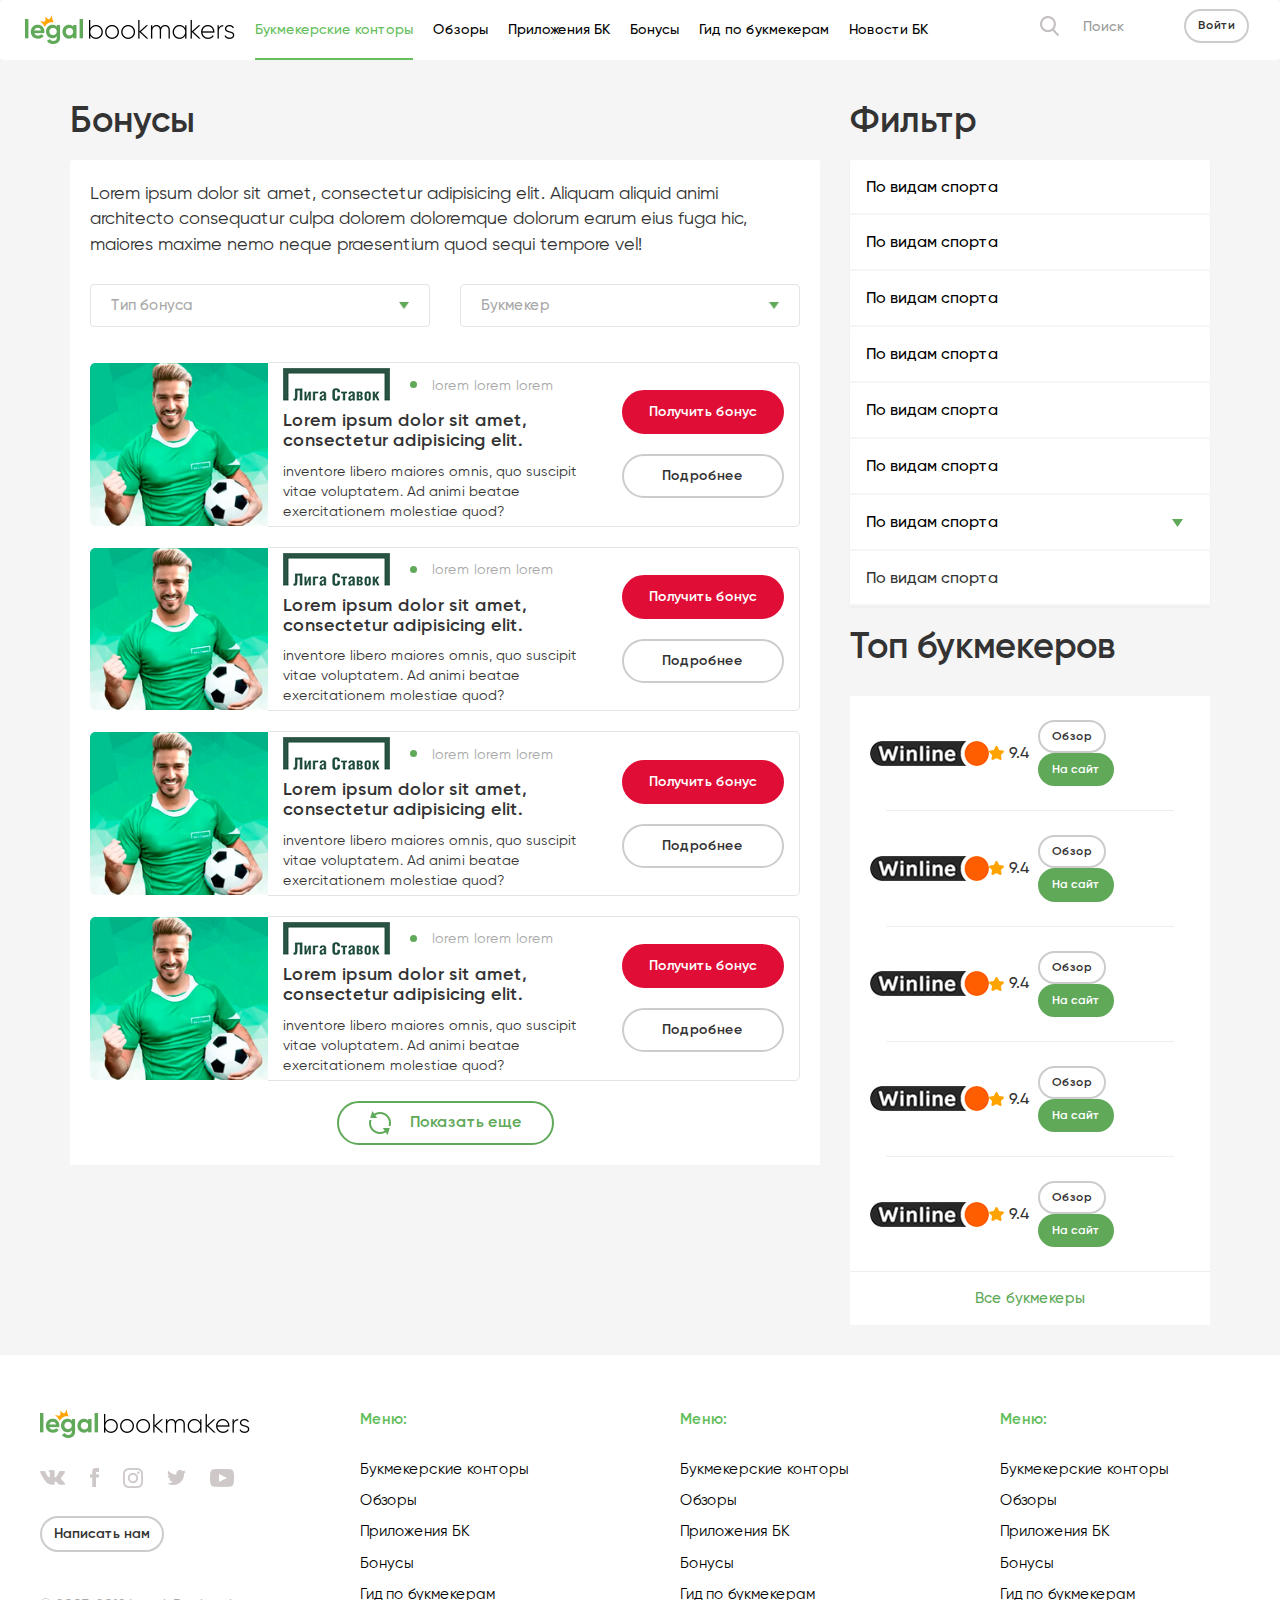
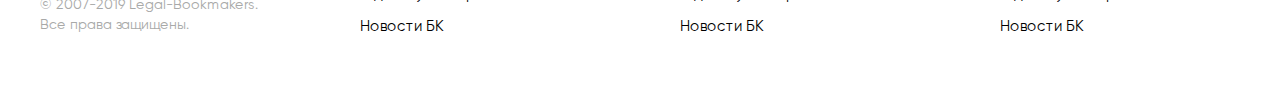
==== bonus.html @ f464f209 "new bonus page" ====
<!doctype html>
<html lang="en">
<head>
    <meta charset="UTF-8">
    <meta name="viewport"
          content="width=device-width, user-scalable=no, initial-scale=1.0, maximum-scale=1.0, minimum-scale=1.0">
    <meta http-equiv="X-UA-Compatible" content="ie=edge">
    <title>Document</title>


    <link rel="stylesheet" href="https://stackpath.bootstrapcdn.com/bootstrap/3.4.1/css/bootstrap.min.css"
          integrity="sha384-HSMxcRTRxnN+Bdg0JdbxYKrThecOKuH5zCYotlSAcp1+c8xmyTe9GYg1l9a69psu" crossorigin="anonymous">
    <link rel="stylesheet" href="https://stackpath.bootstrapcdn.com/bootstrap/3.4.1/css/bootstrap-theme.min.css"
          integrity="sha384-6pzBo3FDv/PJ8r2KRkGHifhEocL+1X2rVCTTkUfGk7/0pbek5mMa1upzvWbrUbOZ" crossorigin="anonymous">
    <script src="https://ajax.googleapis.com/ajax/libs/jquery/3.4.1/jquery.min.js"></script>
    <script src="https://stackpath.bootstrapcdn.com/bootstrap/3.4.1/js/bootstrap.min.js"
            integrity="sha384-aJ21OjlMXNL5UyIl/XNwTMqvzeRMZH2w8c5cRVpzpU8Y5bApTppSuUkhZXN0VxHd"
            crossorigin="anonymous"></script>
    <script src="js/search.js"></script>
    <link rel="stylesheet" href="css/style.css">
    <link rel="stylesheet" href="css/custom.css">
</head>
<body>


<div class="app">
    <header>
        <nav class="navbar navbar-default">
            <div class="container-fluid">
                <!-- Brand and toggle get grouped for better mobile display -->
                <div class="navbar-header">
                    <button type="button" class="navbar-toggle collapsed pull-left" data-toggle="collapse"
                            data-target="#bs-example-navbar-collapse-1" aria-expanded="false">
                        <span class="sr-only">Toggle navigation</span>
                        <span class="icon-bar"></span>
                        <span class="icon-bar"></span>
                        <span class="icon-bar"></span>
                    </button>
                    <a class="navbar-brand" href="#">
                        <img class="hidden-xs" src="images/desktop-logo.png" alt="">
                        <img class="hidden-sm hidden-md hidden-lg" src="images/mobile-logo.png" alt="">
                    </a>
                </div>
                <form class="navbar-form navbar-right">
                    <div class="form-group">
                        <div class="input-group">
                            <div class="input-group-addon"><img src="icons/search.png" class="search-icon"></div>
                            <input id="search" type="text" class="form-control" placeholder="Поиск">
                        </div>
                    </div>

                    <div id="mobile-search-btn" class="mobile-search-icon-group hidden-sm hidden-md hidden-lg"><img
                            src="icons/search.png" class="search-icon"></div>
                    <button class="btn btn-default button">Войти</button>
                </form>

                <!-- Collect the nav links, forms, and other content for toggling -->
                <div class="collapse navbar-collapse" id="bs-example-navbar-collapse-1">
                    <ul class="nav navbar-nav">
                        <li class="active"><a href="#">Букмекерские конторы</a></li>
                        <li><a href="#">Обзоры</a></li>
                        <li><a href="#">Приложения БК</a></li>
                        <li><a href="#">Бонусы</a></li>
                        <li><a href="#">Гид по букмекерам</a></li>
                        <li><a href="#">Новости БК</a></li>
                    </ul>
                </div>
                <!-- /.navbar-collapse -->
            </div><!-- /.container-fluid -->
        </nav>
    </header>
    <main>
        <div class="container">
            <section class="main-box">
                <div class="row">
                    <div class="col-xs-12 col-sm-12 col-md-8 col-lg-8">
                        <div class="bookmakers">
                            <div class="main-box-title">
                                <h2>Бонусы</h2>
                            </div>

                            <div class="bookmaker-box bookmaker-box-top-bonus">
                                <div class="bookmaker-box-content">
                                    <p>Lorem ipsum dolor sit amet, consectetur adipisicing elit. Aliquam aliquid animi
                                        architecto consequatur culpa dolorem doloremque dolorum earum eius fuga hic,
                                        maiores maxime nemo neque praesentium quod sequi tempore vel!</p>
                                </div>

                                <div class="select-bonus container-fluid">
                                    <div class="row">
                                        <select name="bonus" class="bonus-type col-xs-12 col-sm-6 col-md-6 col-lg-6">
                                            <option value="0">Тип бонуса</option>
                                            <option value="1">lorem1</option>
                                            <option value="2">lorem2</option>
                                            <option value="3">lorem3</option>
                                        </select>
                                        <select name="bookmaker"
                                                class="bookmaker-type col-xs-12 col-sm-6 col-md-6 col-lg-6">
                                            <option value="0">Букмекер</option>
                                            <option value="1">lorem1</option>
                                            <option value="2">lorem2</option>
                                            <option value="3">lorem3</option>
                                        </select>
                                    </div>
                                </div>


                                <div class="bonus-for-reg">
                                    <div class="container-fluid">
                                        <div class="row">
                                            <div class="bonus-for-reg-image col-xs-12 col-sm-3 col-md-3 col-lg-3">
                                                <img src="images/bonusreg-img.png" alt="">
                                            </div>
                                            <div class="bonus-for-reg-content col-xs-12 col-sm-9 col-md-9 col-lg-9">
                                                <div class="row">
                                                    <div class="col-xs-12 col-sm-12 col-md-8 col-lg-8">
                                                        <div class="bonus-for-reg-content-top">
                                                            <div class="bonus-for-reg-top-logo">
                                                                <img src="images/logos/ligastavok.png" alt="">
                                                            </div>
                                                            <div class="bonus-for-reg-top-text">
                                                                <span class="dot"></span>
                                                                <p>lorem lorem lorem</p>
                                                            </div>
                                                        </div>
                                                        <div class="bonus-for-reg-content-text">
                                                            <h4>Lorem ipsum dolor sit amet, consectetur adipisicing
                                                                elit.</h4>
                                                            <p class="hidden-xs hidden-sm hidden-md">inventore libero
                                                                maiores omnis, quo suscipit vitae
                                                                voluptatem. Ad animi beatae exercitationem molestiae
                                                                quod?</p>
                                                        </div>
                                                    </div>
                                                    <div class="bonus-for-reg-content-buttons col-xs-12 col-sm-12 col-md-4 col-lg-4">
                                                        <div class="col-xs-12 col-sm-6 col-md-12 col-lg-12">
                                                            <a href="#"
                                                               class="btn btn-default button dark-pink-btn col-xs-12 col-sm-6 col-md-12 col-lg-12"
                                                               role="button">
                                                                Получить бонус
                                                            </a>
                                                        </div>
                                                        <div class="col-xs-12 col-sm-6 col-md-12 col-lg-12">
                                                            <a href="#"
                                                               class="btn btn-default button hidden-xs col-sm-6 col-md-12 col-lg-12"
                                                               role="button">
                                                                Подробнее
                                                            </a>
                                                        </div>
                                                    </div>
                                                </div>
                                            </div>
                                        </div>


                                    </div>
                                    <div class="bonus-for-reg-mobile">

                                    </div>

                                </div>
                                <div class="bonus-for-reg">
                                    <div class="container-fluid">
                                        <div class="row">
                                            <div class="bonus-for-reg-image col-xs-12 col-sm-3 col-md-3 col-lg-3">
                                                <img src="images/bonusreg-img.png" alt="">
                                            </div>
                                            <div class="bonus-for-reg-content col-xs-12 col-sm-9 col-md-9 col-lg-9">
                                                <div class="row">
                                                    <div class="col-xs-12 col-sm-12 col-md-8 col-lg-8">
                                                        <div class="bonus-for-reg-content-top">
                                                            <div class="bonus-for-reg-top-logo">
                                                                <img src="images/logos/ligastavok.png" alt="">
                                                            </div>
                                                            <div class="bonus-for-reg-top-text">
                                                                <span class="dot"></span>
                                                                <p>lorem lorem lorem</p>
                                                            </div>
                                                        </div>
                                                        <div class="bonus-for-reg-content-text">
                                                            <h4>Lorem ipsum dolor sit amet, consectetur adipisicing
                                                                elit.</h4>
                                                            <p class="hidden-xs hidden-sm hidden-md">inventore libero
                                                                maiores omnis, quo suscipit vitae
                                                                voluptatem. Ad animi beatae exercitationem molestiae
                                                                quod?</p>
                                                        </div>
                                                    </div>
                                                    <div class="bonus-for-reg-content-buttons col-xs-12 col-sm-12 col-md-4 col-lg-4">
                                                        <div class="col-xs-12 col-sm-6 col-md-12 col-lg-12">
                                                            <a href="#"
                                                               class="btn btn-default button dark-pink-btn col-xs-12 col-sm-6 col-md-12 col-lg-12"
                                                               role="button">
                                                                Получить бонус
                                                            </a>
                                                        </div>
                                                        <div class="col-xs-12 col-sm-6 col-md-12 col-lg-12">
                                                            <a href="#"
                                                               class="btn btn-default button hidden-xs col-sm-6 col-md-12 col-lg-12"
                                                               role="button">
                                                                Подробнее
                                                            </a>
                                                        </div>
                                                    </div>
                                                </div>
                                            </div>
                                        </div>


                                    </div>
                                    <div class="bonus-for-reg-mobile">

                                    </div>

                                </div>
                                <div class="bonus-for-reg">
                                    <div class="container-fluid">
                                        <div class="row">
                                            <div class="bonus-for-reg-image col-xs-12 col-sm-3 col-md-3 col-lg-3">
                                                <img src="images/bonusreg-img.png" alt="">
                                            </div>
                                            <div class="bonus-for-reg-content col-xs-12 col-sm-9 col-md-9 col-lg-9">
                                                <div class="row">
                                                    <div class="col-xs-12 col-sm-12 col-md-8 col-lg-8">
                                                        <div class="bonus-for-reg-content-top">
                                                            <div class="bonus-for-reg-top-logo">
                                                                <img src="images/logos/ligastavok.png" alt="">
                                                            </div>
                                                            <div class="bonus-for-reg-top-text">
                                                                <span class="dot"></span>
                                                                <p>lorem lorem lorem</p>
                                                            </div>
                                                        </div>
                                                        <div class="bonus-for-reg-content-text">
                                                            <h4>Lorem ipsum dolor sit amet, consectetur adipisicing
                                                                elit.</h4>
                                                            <p class="hidden-xs hidden-sm hidden-md">inventore libero
                                                                maiores omnis, quo suscipit vitae
                                                                voluptatem. Ad animi beatae exercitationem molestiae
                                                                quod?</p>
                                                        </div>
                                                    </div>
                                                    <div class="bonus-for-reg-content-buttons col-xs-12 col-sm-12 col-md-4 col-lg-4">
                                                        <div class="col-xs-12 col-sm-6 col-md-12 col-lg-12">
                                                            <a href="#"
                                                               class="btn btn-default button dark-pink-btn col-xs-12 col-sm-6 col-md-12 col-lg-12"
                                                               role="button">
                                                                Получить бонус
                                                            </a>
                                                        </div>
                                                        <div class="col-xs-12 col-sm-6 col-md-12 col-lg-12">
                                                            <a href="#"
                                                               class="btn btn-default button hidden-xs col-sm-6 col-md-12 col-lg-12"
                                                               role="button">
                                                                Подробнее
                                                            </a>
                                                        </div>
                                                    </div>
                                                </div>
                                            </div>
                                        </div>


                                    </div>
                                    <div class="bonus-for-reg-mobile">

                                    </div>

                                </div>
                                <div class="bonus-for-reg">
                                    <div class="container-fluid">
                                        <div class="row">
                                            <div class="bonus-for-reg-image col-xs-12 col-sm-3 col-md-3 col-lg-3">
                                                <img src="images/bonusreg-img.png" alt="">
                                            </div>
                                            <div class="bonus-for-reg-content col-xs-12 col-sm-9 col-md-9 col-lg-9">
                                                <div class="row">
                                                    <div class="col-xs-12 col-sm-12 col-md-8 col-lg-8">
                                                        <div class="bonus-for-reg-content-top">
                                                            <div class="bonus-for-reg-top-logo">
                                                                <img src="images/logos/ligastavok.png" alt="">
                                                            </div>
                                                            <div class="bonus-for-reg-top-text">
                                                                <span class="dot"></span>
                                                                <p>lorem lorem lorem</p>
                                                            </div>
                                                        </div>
                                                        <div class="bonus-for-reg-content-text">
                                                            <h4>Lorem ipsum dolor sit amet, consectetur adipisicing
                                                                elit.</h4>
                                                            <p class="hidden-xs hidden-sm hidden-md">inventore libero
                                                                maiores omnis, quo suscipit vitae
                                                                voluptatem. Ad animi beatae exercitationem molestiae
                                                                quod?</p>
                                                        </div>
                                                    </div>
                                                    <div class="bonus-for-reg-content-buttons col-xs-12 col-sm-12 col-md-4 col-lg-4">
                                                        <div class="col-xs-12 col-sm-6 col-md-12 col-lg-12">
                                                            <a href="#"
                                                               class="btn btn-default button dark-pink-btn col-xs-12 col-sm-6 col-md-12 col-lg-12"
                                                               role="button">
                                                                Получить бонус
                                                            </a>
                                                        </div>
                                                        <div class="col-xs-12 col-sm-6 col-md-12 col-lg-12">
                                                            <a href="#"
                                                               class="btn btn-default button hidden-xs col-sm-6 col-md-12 col-lg-12"
                                                               role="button">
                                                                Подробнее
                                                            </a>
                                                        </div>
                                                    </div>
                                                </div>
                                            </div>
                                        </div>


                                    </div>
                                    <div class="bonus-for-reg-mobile">

                                    </div>

                                </div>

                                <div class="show-more-btn">
                                    <a href="#" class="btn btn-default button" role="button">
                                        <img src="icons/load-icon.png" alt="">
                                        <span class="bet-guide-more">Показать еще</span>
                                    </a>
                                </div>

                            </div>

                        </div>

                    </div>
                    <div class="col-xs-12 col-sm-12 col-md-4 col-lg-4 sidebar-right">
                        <div class="panel-group">
                            <div class="panel-group-title">
                                <h2>Фильтр</h2>
                            </div>
                            <div class="panel">
                                <div class="panel-heading">
                                    <a href="#" class="collapsed">
                                        <div class="panel-title">
                                            По видам спорта
                                        </div>
                                    </a>
                                </div>
                            </div>
                            <div class="panel">
                                <div class="panel-heading">
                                    <a href="#" class="collapsed">
                                        <div class="panel-title">
                                            По видам спорта
                                        </div>
                                    </a>
                                </div>
                            </div>
                            <div class="panel">
                                <div class="panel-heading">
                                    <a href="#" class="collapsed">
                                        <div class="panel-title">
                                            По видам спорта
                                        </div>
                                    </a>
                                </div>
                            </div>
                            <div class="panel">
                                <div class="panel-heading">
                                    <a href="#" class="collapsed">
                                        <div class="panel-title">
                                            По видам спорта
                                        </div>
                                    </a>
                                </div>
                            </div>
                            <div class="panel">
                                <div class="panel-heading">
                                    <a href="#" class="collapsed">
                                        <div class="panel-title">
                                            По видам спорта
                                        </div>
                                    </a>
                                </div>
                            </div>
                            <div class="panel">
                                <div class="panel-heading">
                                    <a href="#" class="collapsed">
                                        <div class="panel-title">
                                            По видам спорта
                                        </div>
                                    </a>
                                </div>
                            </div>
                            <div class="panel panel-drop">
                                <div class="panel-heading">
                                    <a class="collapsed" role="button" data-toggle="collapse" data-parent="#accordion"
                                       rel="nofollow" href="#mobileThree" aria-expanded="false"
                                       aria-controls="collapseThree">

                                        <div class="panel-title">
                                            По видам спорта
                                        </div>
                                    </a>

                                </div>
                                <div id="mobileThree" class="panel-collapse collapse" role="tabpanel">
                                    <div class="panel-body">
                                        <!--Sub-Panel-->
                                        <div class="panel-group wrap">
                                            <div class="panel">
                                                <div class="panel-heading">
                                                    <a href="#" class="collapsed">
                                                        <div class="panel-title">
                                                            По видам спорта
                                                        </div>
                                                    </a>
                                                </div>
                                            </div>
                                            <div class="panel">
                                                <div class="panel-heading">
                                                    <a href="#" class="collapsed">
                                                        <div class="panel-title">
                                                            По видам спорта
                                                        </div>
                                                    </a>
                                                </div>
                                            </div>
                                            <div class="panel">
                                                <div class="panel-heading">
                                                    <a href="#" class="collapsed">
                                                        <div class="panel-title">
                                                            По видам спорта
                                                        </div>
                                                    </a>
                                                </div>
                                            </div>
                                            <div class="panel">
                                                <div class="panel-heading">
                                                    <a href="#" class="collapsed">
                                                        <div class="panel-title">
                                                            По видам спорта
                                                        </div>
                                                    </a>
                                                </div>
                                            </div>
                                            <div class="panel">
                                                <div class="panel-heading">
                                                    <a href="#" class="collapsed">
                                                        <div class="panel-title">
                                                            По видам спорта
                                                        </div>
                                                    </a>                                                  </div>
                                            </div>
                                            <div class="panel">
                                                <div class="panel-heading">
                                                    <a href="#" class="collapsed">
                                                        <div class="panel-title">
                                                            По видам спорта
                                                        </div>
                                                    </a>
                                                </div>
                                            </div>

                                        </div><!-- panel-group -->
                                        <!--Sub-Panel-->
                                    </div>
                                </div>
                            </div>
                            <div class="panel">
                                <div class="panel-heading">
                                    <div class="panel-title">
                                        <a href="#" class="collapsed">
                                            По видам спорта
                                        </a>
                                    </div>
                                </div>
                            </div>
                        </div>
                        <div class="bookmakers">
                            <div class="sidebar-right-bookmakers-title">
                                <h2>Топ букмекеров</h2>
                            </div>
                            <div class="bookmaker-box-bonus-page">

                                <div class="bookmaker-box-bonus-page-item-wrap">
                                    <div class="bookmaker-box-content-bonus-page">
                                        <div class="bookmaker_table_offer_logo">
                                            <a href="#" target="_blank" rel="nofollow">
                                                <img src="images/logos/winline.png" alt="" title="">
                                            </a>
                                        </div>
                                        <div class="bookmaker_table_offer_mark">
                                            <img src="icons/star.png" alt="star">
                                            <p>9.4</p>
                                        </div>

                                        <div class="bookmaker_table_offer_buttons">
                                            <a href="#" class="hidden-xs">
                                                <button class="btn btn-default button hidden-xs">Обзор</button>
                                            </a>
                                            <a href="#">
                                                <button class="btn btn-default button green-btn">На сайт</button>
                                            </a>
                                        </div>
                                    </div>
                                    <hr class="bookmaker-box-content-bonus-page-hr">
                                </div>
                                <div class="bookmaker-box-bonus-page-item-wrap">
                                    <div class="bookmaker-box-content-bonus-page">
                                        <div class="bookmaker_table_offer_logo">
                                            <a href="#" target="_blank" rel="nofollow">
                                                <img src="images/logos/winline.png" alt="" title="">
                                            </a>
                                        </div>
                                        <div class="bookmaker_table_offer_mark">
                                            <img src="icons/star.png" alt="star">
                                            <p>9.4</p>
                                        </div>

                                        <div class="bookmaker_table_offer_buttons">
                                            <a href="#" class="hidden-xs">
                                                <button class="btn btn-default button hidden-xs">Обзор</button>
                                            </a>
                                            <a href="#">
                                                <button class="btn btn-default button green-btn">На сайт</button>
                                            </a>
                                        </div>
                                    </div>
                                    <hr class="bookmaker-box-content-bonus-page-hr">
                                </div>
                                <div class="bookmaker-box-bonus-page-item-wrap">
                                    <div class="bookmaker-box-content-bonus-page">
                                        <div class="bookmaker_table_offer_logo">
                                            <a href="#" target="_blank" rel="nofollow">
                                                <img src="images/logos/winline.png" alt="" title="">
                                            </a>
                                        </div>
                                        <div class="bookmaker_table_offer_mark">
                                            <img src="icons/star.png" alt="star">
                                            <p>9.4</p>
                                        </div>

                                        <div class="bookmaker_table_offer_buttons">
                                            <a href="#" class="hidden-xs">
                                                <button class="btn btn-default button hidden-xs">Обзор</button>
                                            </a>
                                            <a href="#">
                                                <button class="btn btn-default button green-btn">На сайт</button>
                                            </a>
                                        </div>
                                    </div>
                                    <hr class="bookmaker-box-content-bonus-page-hr">
                                </div>
                                <div class="bookmaker-box-bonus-page-item-wrap">
                                    <div class="bookmaker-box-content-bonus-page">
                                        <div class="bookmaker_table_offer_logo">
                                            <a href="#" target="_blank" rel="nofollow">
                                                <img src="images/logos/winline.png" alt="" title="">
                                            </a>
                                        </div>
                                        <div class="bookmaker_table_offer_mark">
                                            <img src="icons/star.png" alt="star">
                                            <p>9.4</p>
                                        </div>

                                        <div class="bookmaker_table_offer_buttons">
                                            <a href="#" class="hidden-xs">
                                                <button class="btn btn-default button hidden-xs">Обзор</button>
                                            </a>
                                            <a href="#">
                                                <button class="btn btn-default button green-btn">На сайт</button>
                                            </a>
                                        </div>
                                    </div>
                                    <hr class="bookmaker-box-content-bonus-page-hr">
                                </div>
                                <div class="bookmaker-box-bonus-page-item-wrap">
                                    <div class="bookmaker-box-content-bonus-page">
                                        <div class="bookmaker_table_offer_logo">
                                            <a href="#" target="_blank" rel="nofollow">
                                                <img src="images/logos/winline.png" alt="" title="">
                                            </a>
                                        </div>
                                        <div class="bookmaker_table_offer_mark">
                                            <img src="icons/star.png" alt="star">
                                            <p>9.4</p>
                                        </div>

                                        <div class="bookmaker_table_offer_buttons">
                                            <a href="#" class="hidden-xs">
                                                <button class="btn btn-default button hidden-xs">Обзор</button>
                                            </a>
                                            <a href="#">
                                                <button class="btn btn-default button green-btn">На сайт</button>
                                            </a>
                                        </div>
                                    </div>
                                </div>
                                <div class="all-bet-link bookmaker-box-bonus-page-item-wrap all-bet-link-bonus">
                                    <a href="#">Все букмекеры</a>
                                </div>

                            </div>
                        </div>
                    </div>
                </div>
            </section>
        </div>

    </main>


    <footer>
        <div class="container-fluid">

            <div class="row">
                <div class="col-xs-12 col-sm-6 col-md-3 col-lg-3 footer-box">
                    <div class="footer-logo">
                        <img src="images/desktop-logo.png" alt="">
                    </div>
                    <div class="social-icon">
                        <a href="#"><img src="icons/vk-icon.png" alt=""></a>
                        <a href="#"><img src="icons/fb-icon.png" alt=""></a>
                        <a href="#"><img src="icons/insta-icon.png" alt=""></a>
                        <a href="#"><img src="icons/twitter-icon.png" alt=""></a>
                        <a href="#"><img src="icons/utube-icon.png" alt=""></a>
                    </div>
                    <div class="contact-us-btn">
                        <button class="btn btn-default button">Написать нам</button>
                    </div>
                    <div class="copyright">
                        <div class="copyright-flex">
                            <p>© 2007-2019 Legal-Bookmakers.</p>
                            <p>Все права защищены.</p>
                        </div>

                    </div>
                </div>

                <div class="hidden-xs col-sm-6 col-md-3 col-lg-3 footer-box">
                    <div class="footer-box-title">
                        <p>Меню:</p>
                    </div>
                    <div class="footer-box-content">
                        <ul>
                            <li><a href="#">Букмекерские конторы</a></li>
                            <li><a href="#">Обзоры</a></li>
                            <li><a href="#">Приложения БК</a></li>
                            <li><a href="#">Бонусы</a></li>
                            <li><a href="#">Гид по букмекерам</a></li>
                            <li><a href="#">Новости БК</a></li>
                        </ul>
                    </div>
                </div>

                <div class="hidden-xs hidden-sm col-md-3 col-lg-3 footer-box">
                    <div class="footer-box-title">
                        <p>Меню:</p>
                    </div>
                    <div class="footer-box-content">
                        <ul>
                            <li><a href="#">Букмекерские конторы</a></li>
                            <li><a href="#">Обзоры</a></li>
                            <li><a href="#">Приложения БК</a></li>
                            <li><a href="#">Бонусы</a></li>
                            <li><a href="#">Гид по букмекерам</a></li>
                            <li><a href="#">Новости БК</a></li>
                        </ul>
                    </div>
                </div>

                <div class="hidden-xs hidden-sm col-md-3 col-lg-3 footer-box">
                    <div class="footer-box-title">
                        <p>Меню:</p>
                    </div>
                    <div class="footer-box-content">
                        <ul>
                            <li><a href="#">Букмекерские конторы</a></li>
                            <li><a href="#">Обзоры</a></li>
                            <li><a href="#">Приложения БК</a></li>
                            <li><a href="#">Бонусы</a></li>
                            <li><a href="#">Гид по букмекерам</a></li>
                            <li><a href="#">Новости БК</a></li>
                        </ul>
                    </div>
                </div>

            </div>
        </div>
    </footer>
</div>


</body>
</html>
---- css/style.css ----
/*START FONTS*/
@font-face {
    font-family: 'Gilroy';
    src: url('../fonts/Gilroy-ExtraBold.eot');
    src: local('Gilroy ExtraBold'), local('Gilroy-ExtraBold'),
    url('../fonts/Gilroy-ExtraBold.eot?#iefix') format('embedded-opentype'),
    url('../fonts/Gilroy-ExtraBold.woff') format('woff'),
    url('../fonts/Gilroy-ExtraBold.ttf') format('truetype');
    font-weight: 800;
    font-style: normal;
}

@font-face {
    font-family: 'Gilroy';
    src: url('../fonts/Gilroy-Heavy.eot');
    src: local('Gilroy Heavy'), local('Gilroy-Heavy'),
    url('../fonts/Gilroy-Heavy.eot?#iefix') format('embedded-opentype'),
    url('../fonts/Gilroy-Heavy.woff') format('woff'),
    url('../fonts/Gilroy-Heavy.ttf') format('truetype');
    font-weight: 900;
    font-style: normal;
}

@font-face {
    font-family: 'Gilroy';
    src: url('../fonts/Gilroy-LightItalic.eot');
    src: local('Gilroy Light Italic'), local('Gilroy-LightItalic'),
    url('../fonts/Gilroy-LightItalic.eot?#iefix') format('embedded-opentype'),
    url('../fonts/Gilroy-LightItalic.woff') format('woff'),
    url('../fonts/Gilroy-LightItalic.ttf') format('truetype');
    font-weight: 300;
    font-style: italic;
}

@font-face {
    font-family: 'Gilroy';
    src: url('../fonts/Gilroy-ThinItalic.eot');
    src: local('Gilroy Thin Italic'), local('Gilroy-ThinItalic'),
    url('../fonts/Gilroy-ThinItalic.eot?#iefix') format('embedded-opentype'),
    url('../fonts/Gilroy-ThinItalic.woff') format('woff'),
    url('../fonts/Gilroy-ThinItalic.ttf') format('truetype');
    font-weight: 100;
    font-style: italic;
}

@font-face {
    font-family: 'Gilroy';
    src: url('../fonts/Gilroy-BlackItalic.eot');
    src: local('Gilroy Black Italic'), local('Gilroy-BlackItalic'),
    url('../fonts/Gilroy-BlackItalic.eot?#iefix') format('embedded-opentype'),
    url('../fonts/Gilroy-BlackItalic.woff') format('woff'),
    url('../fonts/Gilroy-BlackItalic.ttf') format('truetype');
    font-weight: 900;
    font-style: italic;
}

@font-face {
    font-family: 'Gilroy';
    src: url('../fonts/Gilroy-BoldItalic.eot');
    src: local('Gilroy Bold Italic'), local('Gilroy-BoldItalic'),
    url('../fonts/Gilroy-BoldItalic.eot?#iefix') format('embedded-opentype'),
    url('../fonts/Gilroy-BoldItalic.woff') format('woff'),
    url('../fonts/Gilroy-BoldItalic.ttf') format('truetype');
    font-weight: bold;
    font-style: italic;
}

@font-face {
    font-family: 'Gilroy';
    src: url('../fonts/Gilroy-SemiBold.eot');
    src: local('Gilroy SemiBold'), local('Gilroy-SemiBold'),
    url('../fonts/Gilroy-SemiBold.eot?#iefix') format('embedded-opentype'),
    url('../fonts/Gilroy-SemiBold.woff') format('woff'),
    url('../fonts/Gilroy-SemiBold.ttf') format('truetype');
    font-weight: 600;
    font-style: normal;
}

@font-face {
    font-family: 'Gilroy';
    src: url('../fonts/Gilroy-UltraLightItalic.eot');
    src: local('Gilroy UltraLight Italic'), local('Gilroy-UltraLightItalic'),
    url('../fonts/Gilroy-UltraLightItalic.eot?#iefix') format('embedded-opentype'),
    url('../fonts/Gilroy-UltraLightItalic.woff') format('woff'),
    url('../fonts/Gilroy-UltraLightItalic.ttf') format('truetype');
    font-weight: 200;
    font-style: italic;
}

@font-face {
    font-family: 'Gilroy';
    src: url('../fonts/Gilroy-SemiBoldItalic.eot');
    src: local('Gilroy SemiBold Italic'), local('Gilroy-SemiBoldItalic'),
    url('../fonts/Gilroy-SemiBoldItalic.eot?#iefix') format('embedded-opentype'),
    url('../fonts/Gilroy-SemiBoldItalic.woff') format('woff'),
    url('../fonts/Gilroy-SemiBoldItalic.ttf') format('truetype');
    font-weight: 600;
    font-style: italic;
}

@font-face {
    font-family: 'Gilroy';
    src: url('../fonts/Gilroy-Light.eot');
    src: local('Gilroy Light'), local('Gilroy-Light'),
    url('../fonts/Gilroy-Light.eot?#iefix') format('embedded-opentype'),
    url('../fonts/Gilroy-Light.woff') format('woff'),
    url('../fonts/Gilroy-Light.ttf') format('truetype');
    font-weight: 300;
    font-style: normal;
}

@font-face {
    font-family: 'Gilroy';
    src: url('../fonts/Gilroy-MediumItalic.eot');
    src: local('Gilroy Medium Italic'), local('Gilroy-MediumItalic'),
    url('../fonts/Gilroy-MediumItalic.eot?#iefix') format('embedded-opentype'),
    url('../fonts/Gilroy-MediumItalic.woff') format('woff'),
    url('../fonts/Gilroy-MediumItalic.ttf') format('truetype');
    font-weight: 500;
    font-style: italic;
}

@font-face {
    font-family: 'Gilroy';
    src: url('../fonts/Gilroy-ExtraBoldItalic.eot');
    src: local('Gilroy ExtraBold Italic'), local('Gilroy-ExtraBoldItalic'),
    url('../fonts/Gilroy-ExtraBoldItalic.eot?#iefix') format('embedded-opentype'),
    url('../fonts/Gilroy-ExtraBoldItalic.woff') format('woff'),
    url('../fonts/Gilroy-ExtraBoldItalic.ttf') format('truetype');
    font-weight: 800;
    font-style: italic;
}

@font-face {
    font-family: 'Gilroy';
    src: url('../fonts/Gilroy-Regular.eot');
    src: local('Gilroy Regular'), local('Gilroy-Regular'),
    url('../fonts/Gilroy-Regular.eot?#iefix') format('embedded-opentype'),
    url('../fonts/Gilroy-Regular.woff') format('woff'),
    url('../fonts/Gilroy-Regular.ttf') format('truetype');
    font-weight: normal;
    font-style: normal;
}

@font-face {
    font-family: 'Gilroy';
    src: url('../fonts/Gilroy-HeavyItalic.eot');
    src: local('Gilroy Heavy Italic'), local('Gilroy-HeavyItalic'),
    url('../fonts/Gilroy-HeavyItalic.eot?#iefix') format('embedded-opentype'),
    url('../fonts/Gilroy-HeavyItalic.woff') format('woff'),
    url('../fonts/Gilroy-HeavyItalic.ttf') format('truetype');
    font-weight: 900;
    font-style: italic;
}

@font-face {
    font-family: 'Gilroy';
    src: url('../fonts/Gilroy-Medium.eot');
    src: local('Gilroy Medium'), local('Gilroy-Medium'),
    url('../fonts/Gilroy-Medium.eot?#iefix') format('embedded-opentype'),
    url('../fonts/Gilroy-Medium.woff') format('woff'),
    url('../fonts/Gilroy-Medium.ttf') format('truetype');
    font-weight: 500;
    font-style: normal;
}

@font-face {
    font-family: 'Gilroy';
    src: url('../fonts/Gilroy-RegularItalic.eot');
    src: local('Gilroy Regular Italic'), local('Gilroy-RegularItalic'),
    url('../fonts/Gilroy-RegularItalic.eot?#iefix') format('embedded-opentype'),
    url('../fonts/Gilroy-RegularItalic.woff') format('woff'),
    url('../fonts/Gilroy-RegularItalic.ttf') format('truetype');
    font-weight: normal;
    font-style: italic;
}

@font-face {
    font-family: 'Gilroy';
    src: url('../fonts/Gilroy-UltraLight.eot');
    src: local('Gilroy UltraLight'), local('Gilroy-UltraLight'),
    url('../fonts/Gilroy-UltraLight.eot?#iefix') format('embedded-opentype'),
    url('../fonts/Gilroy-UltraLight.woff') format('woff'),
    url('../fonts/Gilroy-UltraLight.ttf') format('truetype');
    font-weight: 200;
    font-style: normal;
}

@font-face {
    font-family: 'Gilroy';
    src: url('../fonts/Gilroy-Bold.eot');
    src: local('Gilroy Bold'), local('Gilroy-Bold'),
    url('../fonts/Gilroy-Bold.eot?#iefix') format('embedded-opentype'),
    url('../fonts/Gilroy-Bold.woff') format('woff'),
    url('../fonts/Gilroy-Bold.ttf') format('truetype');
    font-weight: bold;
    font-style: normal;
}

@font-face {
    font-family: 'Gilroy';
    src: url('../fonts/Gilroy-Thin.eot');
    src: local('Gilroy Thin'), local('Gilroy-Thin'),
    url('../fonts/Gilroy-Thin.eot?#iefix') format('embedded-opentype'),
    url('../fonts/Gilroy-Thin.woff') format('woff'),
    url('../fonts/Gilroy-Thin.ttf') format('truetype');
    font-weight: 100;
    font-style: normal;
}

@font-face {
    font-family: 'Gilroy';
    src: url('../fonts/Gilroy-Black.eot');
    src: local('Gilroy Black'), local('Gilroy-Black'),
    url('../fonts/Gilroy-Black.eot?#iefix') format('embedded-opentype'),
    url('../fonts/Gilroy-Black.woff') format('woff'),
    url('../fonts/Gilroy-Black.ttf') format('truetype');
    font-weight: 900;
    font-style: normal;
}



/*END FONTS*/

/*START COMMON*/

.clearfix {
    clear: both;
}

body {
    font-family: Gilroy;
    background-color: #f5f5f5;
    font-weight: 500;
    font-style: normal;
}

h2 {
    font-family: Gilroy;
    font-weight: 600;
    font-style: normal;
    font-size: 36px;
}

h4 {
    font-size: 16px;
}

p {
    margin: 0;
}

a {
    color: #000000;
    text-decoration: none;
}

a:hover, a:focus, a:active {
    color: #000000;
    text-decoration: none;
}

.btn-default.active.focus, .btn-default.active:focus, .btn-default.active:hover, .btn-default:active.focus, .btn-default:active:focus, .btn-default:active:hover, .open > .dropdown-toggle.btn-default.focus, .open > .dropdown-toggle.btn-default:focus, .open > .dropdown-toggle.btn-default:hover, .btn-default:focus {
    background-image: unset;
    background-color: unset;
    box-shadow: unset;
    border-color: #5FA959;
}

.button {
    font-family: Gilroy;
    font-weight: 600;
    font-style: normal;
    background-image: unset;
    border-radius: 50px;
    box-shadow: unset;
    border-width: 2px;
    text-shadow: none;
}

.button:hover {
    background-color: unset;
    border-color: #5FA959;

}

.green-btn {
    background-color: #5fa959;
    color: white;
    border-color: #5fa959;

}

.green-btn:hover, .green-btn:active, .green-btn:focus {
    background-color: transparent !important;
    color: #5fa959 !important;
    font-weight: bold;
}

.dark-pink-btn {
    background-color: #e00d36;
    color: white;
    border-color: #e00d36;

}

.dark-pink-btn:hover, .dark-pink-btn:active, .dark-pink-btn:focus {
    background-color: transparent !important;
    color: #e00d36 !important;
    font-weight: bold;
    border-color: #e00d36 !important;
}

.pink-border-btn {
    border-color: #e00d36 !important;
}

.pink-border-btn:hover, .pink-border-btn:active, .pink-border-btn:focus {
    border-color: #e00d36 !important;
}

.guide-button {
    border-color: #69b366;
}

.guide-button:hover, .guide-button:active, .guide-button:focus {
    background-color: #478d47 !important;
    color: #fff !important;
    font-weight: 600;
}

/*END COMMON*/

/*START NAVIGATION*/
.navbar-default .navbar-toggle:focus, .navbar-default .navbar-toggle:hover {
    background-color: transparent;
}
.navbar-collapse.collapsing ul {
    margin: 0;
}

.navbar-collapse.collapsing ul li a {
    padding: 16px 0;
}

.navbar-collapse.collapsing ul li {
    padding: 0 10px;
}
.navbar.navbar-default {
    box-shadow: unset;
    background-color: white;
    background-image: none;
    border: none;
}

.navbar.navbar-default .navbar-nav > .active > a, .navbar.navbar-default .navbar-nav > .open > a {
    background-image: unset;
    background-repeat: unset;
    box-shadow: unset;
}

.navbar.navbar-default .navbar-nav > .active > a, .navbar.navbar-default .navbar-nav > .active > a:focus, .navbar.navbar-default .navbar-nav > .active > a:hover {
    color: unset;
    background-color: unset;
}

.nav > li > a {
    display: block;
}

.navbar.navbar-default .navbar-header .navbar-toggle {
    border: none;
    margin: 18px 10px 18px 0;
}

.navbar.navbar-default .navbar-header .navbar-toggle span {
    background-color: #000000;
}

.navbar.navbar-default .navbar-header .navbar-brand {
    height: auto;
    margin: 0;
    padding: 15px 10px;
}

.navbar.navbar-default .collapse.navbar-collapse .nav.navbar-nav {
    margin: 0 20px;
}

.navbar.navbar-default .collapse.navbar-collapse .nav.navbar-nav li {
    padding: 0 20px;
}

.navbar.navbar-default .collapse.navbar-collapse .nav.navbar-nav li a, .navbar.navbar-default .navbar-nav > li > a {
    color: #000;
    border-bottom: 2px solid white;
    padding: 19px 0px;
}

.navbar.navbar-default .collapse.navbar-collapse .nav.navbar-nav li a:hover {
    color: #64BE5B;
    border-color: #64BE5B;
}

.navbar.navbar-default .collapse.navbar-collapse .nav.navbar-nav .active a, .navbar.navbar-default .navbar-nav > .active > a, .navbar.navbar-default .navbar-nav > .open > a {
    background-color: unset;
    background-image: unset;
    box-shadow: unset;
    border-color: #64BE5B;
    color: #64BE5B;
}

.navbar .navbar-right {
    margin: 12px 0px;
}

.navbar .navbar-right .input-group-addon {
    background-color: unset;
    border: none;
}

.navbar .navbar-right .form-control {
    border: none;
    box-shadow: unset;
}

/*END NAVIGATION*/

/*START MAIN-BOX*/

.main-box .all-bet-link {
    text-align: center;
    padding: 10px 0 25px 0;
}

.main-box .all-bet-link a {
    font-size: 17px;
}

.main-box .bookmaker-box {
    background-color: #fff;
    padding: 14px;
    padding-top: 8px;
    margin: 15px 0px;
    border-radius: 3px;
}

.main-box .bookmaker-box .bookmaker-box-content {
    display: flex;
    justify-content: space-between;
    align-items: center;
    margin-bottom: 12px;
}

.main-box .bookmaker-box .bookmaker-box-content .bookmaker_table_offer_logo {
    width: 140px;
}

.main-box .bookmaker-box .bookmaker-box-content .bookmaker_table_offer_bonus p{
    font-family: Gilroy;
    font-weight: 500;
    font-style: normal;
    font-size: 17px;
}

.main-box .bookmaker-box .bookmaker-box-content img, .main-box .bookmaker-box .bookmaker-box-content p {
    display: inline-block;
    margin: 0;
}

.main-box .bookmaker-box .bookmaker-box-content p {
    font-size: 18px;
}

.main-box .bookmaker-box .bookmaker-box-content img {
    position: relative;
    top: -2px;
    padding: 0 10px;
}

.main-box .bookmaker-box .bookmaker-box-content .bookmaker_table_offer_buttons .green-btn {
    margin-left: 12px;
}

.main-box .bookmaker-box .bookmaker-box-header .bookmeker_table_offer_number p {
    font-family: Gilroy;
    font-weight: 600;
    font-style: normal;
    margin: 0;
    color: #cccccc;
}

.main-box .bookmaker-box .bookmaker-box-content .bookmaker_table_offer_bonus {
    background-color: #f2eff0;
    border-radius: 50px;
    padding: 8px 25px;
}

.main-box .bookmaker-box .bookmaker-box-content .bookmaker_table_offer_bonus img {
    padding: 0 6px 0 0;
}

.bet-guide {
    background-color: #fff;
    padding: 15px 30px 50px 30px;
    border-radius: 3px;
}

.bet-guide .bet-guide-header {
    display: flex;
    align-items: center;
    justify-content: space-between;
}

.bet-guide .bet-guide-header h2 {
    margin-top: 10px;
}

.bet-guide .bet-guide-header button {
    width: 163px;
    position: relative;
}

.bet-guide .bet-guide-header .guide-btn-content {
    display: flex;
    align-items: center;
}

.bet-guide .bet-guide-header .guide-btn-content p {
    padding-left: 14px;
}

.bet-guide .bet-guide-header .green-btn-bar{
    height: 18px;
    display: grid;
    align-items: center;
    position: absolute;
    left: 8%;
}

.bet-guide .bet-guide-header .green-btn-bar-item {
    width: 20px;
    height: 2px;
    background-color: #ffffff;
}

.bet-guide .bet-guide-header .bet-guide-more {
    padding-left: 30px;
}

.bet-guide-content ul {
    padding: 0;
    margin-left: 16px;
}

.bet-guide-content .bet-guide-box {
    background-color: whitesmoke;
    margin: 18px 0;
}

.bet-guide-content .bet-guide-box .row {
    display: flex;
    align-items: center;
}

.bet-guide-content .bet-guide-body-box {
    padding: 0;
    position: relative;
    left: 0;
}

.bet-guide-content .bet-guide-icon {
    background-color: white;
    border-radius: 50%;
    width: 65px;
    height: 65px;
    display: flex;
    justify-content: center;
    align-items: center;
}



/*END MAIN-BOX*/

/*START SIDEBAR*/

.sidebar-right hr {
    margin: 10px;
}

.sidebar-right img {
    width: 100%;
    height: auto;
}

.sidebar-right .articles {
    position: relative;
    top: 4px;
}

.sidebar-right .articles .article {
    padding: 0;
}

.sidebar-right .articles .article .padding {
    padding: 10px 10px 7px 10px;
}

.sidebar-right .articles .all-articles-link {
    text-align: center;
}

.sidebar-right .articles .row hr {
    margin: 7px 0;
}

.sidebar-right .articles .all-articles-link a {
    color: #5fa959;
}

.sidebar-right .articles .article .padding .row {
    display: flex;
}

.sidebar-right .articles .article .padding .row .article-icon-block {
    justify-content: center;
    align-items: center;
    display: flex;
}

.sidebar-right .articles {
    background-color: #fff;
}

.sidebar-right .article {
    position: relative;
}

.date {
    font-family: Gilroy;
    font-weight: normal;
    font-style: normal;
    color: #a7a5a3;
    font-size: 13px;
}

.article .padding h5 {
    font-size: 16px;
}

.sidebar-right .article .article-content {
    position: absolute;
    bottom: 0;
    padding: 24px;
}

.sidebar-right .article .article-content .article-title-diff a {
    color: white;
}

.sidebar-right .article-addon {
    font-family: Gilroy;
    font-weight: normal;
    font-style: normal;
    display: flex;
    color: #93918f;
}

.sidebar-right .article-addon .date{
    font-size: 14px;
}

.sidebar-right .article-addon .views {
    padding-left: 25px;
}

.sidebar-right .article-addon .views img {
    width: 17px;
    height: 10px;
}

.sidebar-right .all-articles-link {
    margin: 20px 0;
}

/*END SIDEBAR*/

/*START SLIDER*/

.slider {
    width: 100%;
    margin: 70px auto !important;
}


.slider-title {
    display: flex;
    align-items: center;
    justify-content: space-between;
    position: absolute;
    width: 880px;
}

.slider-title h2 {
    padding-left: 10px;
}

.slider-title p {
    color: #5FA959;
}

.slider-title p span {
    color: #a7a5a3;
}


.rev-writer-info-date {
    font-family: Gilroy;
    font-weight: normal;
    font-style: normal;
    color: #a7a5a3;
    font-size: 14px;
}

.rev-writer-info-name {
    font-family: Gilroy;
    font-weight: 500;
    font-style: normal;
    font-size: 16px;
}

.rev-mark {
    font-family: Gilroy;
    font-weight: 500;
    font-style: normal;
    font-size: 24px;
}

.rev-mark p {
    padding: 0 10px;
}

.review-card-content-comment {
    font-family: Gilroy;
    font-weight: normal;
    font-style: normal;
    font-size: 16px;
}


.slider .review-card {
    background-color: #fff;
    height: auto;
    padding: 20px;

}

.slider .review-card  img {
    width: auto;
}

.slider .review-card hr {
    margin-bottom: 0;
}

.slider .review-card .review-card-content, .slider .review-card .review-card-content-writer,  .slider .review-card .review-card-content-writer .rev-writer {
    display: flex;
}

.slider .review-card .review-card-content-writer {
    justify-content: space-between;
    align-items: center;
}

.slider .review-card .review-card-content-writer .rev-writer {
    display: flex;
    align-items: center;
    justify-content: center;
    width: 50%;
    border-right: 1px solid #c5c5c5;
}

.slider .review-card .review-card-content-writer .rev-writer .rev-writer-ava img {
    width: 57px;
    height: 57px;
}

.slider .review-card .review-card-content-writer .rev-writer .rev-writer-info  {
    padding: 0 10px;
}

.slider .review-card .review-card-content-writer .rev-logo {
    display: flex;
    justify-content: center;
    padding-right: 13px;
}

.slider .review-card .review-card-content-raiting .rev-mark {
    display: flex;
    align-items: center;
    padding: 15px 0;
}

.slider .review-card .review-card-content-more {
    text-align: center;
    padding-top: 20px ;
    color: #5fa959;
}

.slider-mobile .review-card .rev-raiting-mobile {
    display: flex;
    align-items: center;
    justify-content: space-between;
}

.slider-mobile .review-card .review-card-content-writer {
    display: flex;
    align-items: center;
    justify-content: center;
}

.slider-mobile .review-card .rev-raiting-mobile .review-card-content-raiting {
    width: 50%;
}

.slider-mobile .review-card .rev-raiting-mobile .review-card-content-raiting .rev-mark {
    justify-content: center;
}

.slider-mobile .review-card .rev-raiting-mobile .rev-logo {
    display: flex;
    justify-content: center;
    width: 50%;
    padding: 10px 0;
    border-right: 1px solid #c5c5c5;
}

/*END SLIDER*/

/*START FOOTER*/

footer .container-fluid {
    margin-top: 30px;
    background-color: #fff;
}

.footer-box {
    padding: 40px;
}

.footer-box .footer-box-title {
    font-family: Gilroy;
    font-weight: 600;
    font-style: normal;
    font-size: 15px;
    color: #64BE5B;
}

.footer-box ul {
    list-style-type: none;
    margin: 0;
    padding: 0;
}

.footer-box ul li {
    font-family: Gilroy ;
    font-weight: normal;
    font-style: normal;
    font-size: 15px;
    margin-bottom: 10px;
}

.footer-box div {
    padding: 14px 0;
}

.footer-box .social-icon a:not(:first-of-type) {
    padding: 0 10px;
}

.footer-box .social-icon a:first-of-type {
    padding-right: 10px;
}

.footer-box .copyright {
    font-family: Gilroy;
    color: #A8A9A8;
    font-weight: normal;
    font-style: normal;
    width: 125%;
}

/*END FOOTER*/

/*START MEDIA*/

@media screen and (min-width: 320px) and (max-width: 361px) {

    .main-box .bookmaker-box .bookmaker-box-content {
        padding-bottom: 20px;
    }


    .main-box .bookmaker-box .bookmaker-box-content .bookmaker_table_offer_logo img {
        width: 100%;
        padding: 0 7px;
    }

    .main-box .bookmaker-box .bookmaker-box-content .bookmaker_table_offer_bonus {
        width: 30%;
        display: flex;
        justify-content: center;
    }

    .main-box .bookmaker-box .bookmaker-box-content .bookmaker_table_offer_bonus p {
        font-size: 13px;
    }

    .main-box .bookmaker-box .bookmaker-box-content .bookmaker_table_offer_buttons .green-btn {
        margin-left: 7px;
    }

    .bet-guide-content .bet-guide-icon {
        width: 45px;
        height: 45px;
    }

    .bet-guide-content .bet-guide-body-box {
        left: 0px;
    }

    .bet-guide-content .bet-guide-box .bet-guide-body-box .bet-guide-title h4 {
        font-size: 14px;
    }

    .bet-guide-content .bet-guide-box .bet-guide-body-box .bet-guide-content ul li {
        font-size: 12px;
    }

    .slider-mobile .review-card .rev-raiting-mobile .rev-logo img {
        width: 80% !important;
    }

}

@media screen and (min-width: 356px) and (max-width: 430px) {
    .bet-guide-content .bet-guide-body-box {
        left: 0;
    }

    .bet-guide-content .bet-guide-box .bet-guide-body-box .bet-guide-title h4 {
        font-size: 14px;
    }

    .bet-guide-content .bet-guide-box .bet-guide-body-box .bet-guide-content ul li {
        font-size: 12px;
    }

    .bet-guide-content .bet-guide-icon {
        width: 45px;
        height: 45px;
    }
}

@media screen and (min-width: 320px) and (max-width: 423px) {
    .slider-mobile .review-card .review-card-content-writer .rev-writer .rev-writer-info .rev-writer-info-date {
        width: 110%;
    }

}

@media screen and (min-width: 359px) and (max-width: 381px) {

    .main-box .bookmaker-box .bookmaker-box-content {
        padding-bottom: 20px;
    }

    .main-box .bookmaker-box .bookmaker-box-content .bookmaker_table_offer_logo img {
        width: 100%;
        padding: 0 7px;
    }

    .main-box .bookmaker-box .bookmaker-box-content .bookmaker_table_offer_bonus {
        width: 43%;
        padding: 8px 22px;
    }


    .main-box .bookmaker-box .bookmaker-box-content .bookmaker_table_offer_bonus p {
        font-size: 12px;
    }

    .main-box .bookmaker-box .bookmaker-box-content .bookmaker_table_offer_buttons .green-btn {
        margin-left: 7px;
    }

}

@media screen and (min-width: 381px) and (max-width: 405px) {
    .main-box .bookmaker-box .bookmaker-box-content .bookmaker_table_offer_bonus {
        padding: 8px 14px;
    }

    .main-box .bookmaker-box .bookmaker-box-content .bookmaker_table_offer_bonus p {
        font-size: 12px !important;
    }
}
@media screen and (max-width: 417px) {
    .main-box .bookmaker-box .bookmaker-box-content .bookmaker_table_offer_bonus p {
        font-size: 13px;
    }
}

@media screen and (min-width: 586px) and (max-width: 767px) {
    .bet-guide-content .bet-guide-body-box {
        left: -40px;
    }
}

@media screen and (max-width: 1440px) {



    .navbar.navbar-default .collapse.navbar-collapse .nav.navbar-nav li a {
        padding: 19px 0;
    }

    .navbar .navbar-right {
        margin: 9px 0px;
    }

    .navbar.navbar-default .collapse.navbar-collapse .nav.navbar-nav li {
        padding: 0 10px;
    }

    .navbar-form .form-group {
        width: 70%;
    }
}

@media screen and (max-width: 1320px) {
    .navbar-form .form-group {
        width: 64%;
    }
}

@media screen and (max-width: 1200px) {
    .main-box .bookmaker-box .bookmaker-box-content {
        padding: 0;
    }

    .main-box .bookmaker-box .bookmaker-box-content .bookmaker_table_offer_bonus p {
        padding: 0;
    }
}

@media screen and (max-width: 767px) {
    .main-box .bookmakers .main-box-title h2 {
        font-size: 25px;
    }

    .main-box .all-bet-link {
        border: 2px solid #5fa959;
        border-radius: 50px;
        padding: 18px;
        margin: 0 auto;
        font-size: 17px;
    }

    .navbar-right .button {
        position: absolute;
        top: 17px;
        right: 20px;
    }

    .navbar .navbar-right {
        width: 100% !important;
        border: 0;
        margin: 0;
    }

    .navbar .navbar-right .form-group {
        width: 100% !important;
        display: none;
    }

    .navbar .navbar-right .mobile-search-icon-group {
        padding: 10px;
        position: absolute;
        top: 10px;
        right: 94px;
    }

    .navbar.navbar-default .navbar-header .navbar-toggle {
        margin-left: 10px;
    }

    .navbar.navbar-default .navbar-header .navbar-brand {
        padding: 15px 0 !important;
    }


    .slick-list {
        overflow: hidden !important;
    }

    .slider .item {
        border-right: 0 !important;
    }

    .sidebar-right {
        margin-bottom: 30px;
    }

    .sidebar-right .articles .article {
        margin-bottom: 1px;
        padding: 0;
    }

    .sidebar-right .articles .article hr {
        margin-bottom: 0;
    }

    .sidebar-right .articles .article .padding {
        padding: 3px 10px 13px 10px;
    }

    .sidebar-right .articles .article .padding h5 {
        font-size: 17px;
    }

    .sidebar-right .articles .all-articles-link {
        float: right;
        background-color: white;
        margin: 0;
        padding: 16px;
    }

    .sidebar-right .articles {
        background-color: transparent;
    }

    .sidebar-right .articles .article:first-child {
        background-color: transparent;
    }

    .sidebar-right .articles .article {
        background-color: white;
    }

    .slider .review-card .review-card-content-writer .rev-writer {
        border-right: 0 !important;
    }

    footer .footer-box .social-icon a {
        padding: -1px 15px !important;
    }

    footer .footer-box .copyright {
        width: 100%;
        display: block !important;
        text-align: center !important;
    }
}

@media screen and (min-width: 468px) and (max-width: 767px) {
    .footer-box div {
        display: block;
        text-align: center;
    }
}

@media screen and (max-width: 467px) {
    .footer-logo, .contact-us-btn, .copyright, .copyright-flex p {
        display: flex;
        justify-content: center;
    }

    .footer-box .social-icon {
        text-align: center;
    }

}

@media screen and (max-width: 574px) {
    .slider-title h2 {
        font-size: 6vw;
    }
}


@media screen and (min-width: 992px) and (max-width: 1200px) {
    .footer-box .social-icon {
        width: 127%;
    }

    .main-box .bookmaker-box .bookmaker-box-content .bookmaker_table_offer_bonus {
        padding: 8px 15px;
    }

}

@media screen and (min-width: 992px) and (max-width: 1199px) {
    .slider-title {
        width: 745px;
    }

    .slider .review-card .review-card-content-writer .rev-logo img {
        width: 80%;
    }

    .slider .review-card .review-card-content-writer .rev-writer .rev-writer-info  {
        padding: 0 4px !important;
    }

    .slider .review-card .review-card-content-writer .rev-writer .rev-writer-info {
        font-size: 13px;
    }

    .slider .review-card .review-card-content-writer .rev-writer .rev-writer-ava img {
        width: 50px !important;
        height: 50px !important;
    }

    .slider .review-card .review-card-content-writer .rev-logo {
        padding: 0 !important;
    }

    .rev-writer-info-name {
        font-size: 14px !important;
    }

    .rev-writer-info-date {
        font-size: 12px !important;
    }


}


@media screen and (min-width: 768px) and (max-width: 991px) {
    .bet-guide-content .col-sm-6 {
        width: 46%;
    }

    .navbar .navbar-right {
        width: 60% !important;
    }

    .navbar-right .button {
        position: absolute;
        top: 14px;
        right: 20px;
    }

    .bet-guide-content .bet-guide-box {
        margin: 2%;
    }

    .bet-guide-content row .col-sm-6 {
        width: 46%;
    }

    .navbar .navbar-right {
        display: inline-block;
        width: 30% !important;
        position: absolute;
        top: 8px;
        right: 0px;
    }

    .navbar-right .button {
        position: absolute;
        top: 0px;
    }

    .navbar.navbar-default .navbar-header .navbar-brand {
        padding: 23px 0 !important;
    }

    .sidebar-right {
        margin-bottom: 30px;
    }

    .sidebar-right img {
        padding-right: 17px;
    }

    .sidebar-right .articles .article {
        margin-bottom: 2px;
        padding-left: 0;
    }

    .sidebar-right .articles .article hr {
        margin-bottom: 0;
    }

    .sidebar-right .articles .article .padding {
        padding: 3px 10px 13px 10px;
    }

    .sidebar-right .articles .article .padding h5 {
        font-size: 14px;
    }

    .sidebar-right .articles .all-articles-link {
        float: right;
        background-color: white;
        margin: 0;
        padding: 16px;
    }

    .sidebar-right .articles {
        background-color: transparent;
    }

    .sidebar-right .articles .article:first-child {
        background-color: transparent;
    }

    .sidebar-right .articles .article {
        background-color: white;
    }
}

@media screen and (max-width: 600px) {
    .main-box .bookmakers .main-box-title h2 {
        font-size: 20px;
    }
}

@media screen and (max-width: 1295px) {
    .navbar .navbar-right {
        width: 19%;
        padding: 0;
    }

    .navbar.navbar-default .collapse.navbar-collapse .nav.navbar-nav {
        margin: 0;
    }

    .navbar-right .button {
        font-size: 12px;
    }

}

@media (max-width: 1148px) and (min-width: 768px) {
    .navbar.navbar-default .navbar-header .navbar-brand {
        padding: 19px 0;
    }

    .navbar-brand > img {
        width: 156px;
    }
}



@media (max-width: 1148px) and (min-width: 992px) {
    .navbar.navbar-default .collapse.navbar-collapse .nav.navbar-nav a {
        font-size: 12px;
    }
}



@media (max-width: 991px) {
    .navbar-header {
        float: none;
    }

    .navbar-left, .navbar-right {
        float: none !important;
    }

    .navbar-toggle {
        display: block;
    }

    .navbar-collapse {
        border-top: 1px solid transparent;
        box-shadow: inset 0 1px 0 rgba(255, 255, 255, 0.1);


    }


    .bet-guide-content .bet-guide-body-box {
        left: -10px;
    }


    .navbar-fixed-top {
        top: 0;
        border-width: 0 0 1px;
    }

    .navbar-collapse.collapse {
        display: none !important;
    }

    .navbar-nav {
        float: none !important;
        margin-top: 7.5px;
    }

    .navbar-nav > li {
        float: none;
    }

    .navbar-nav > li > a {
        padding-top: 10px;
        padding-bottom: 10px;
    }

    .collapse.in {
        display: block !important;
    }
}

/*END MEDIA*/
---- css/custom.css ----
main {
    font-size: 16px;
}

hr {
    margin: 0;
}

h2 {
    margin-bottom: 20px;
}

.main-box .bonus-page-title {
    margin-bottom: 30px;
}

.main-box .bookmaker-box-bonus {
    font-family: Gilroy;
    font-weight: normal;
    font-style: normal;
    margin: 1px 0;
}

.bookmaker-box-mobile {
    margin-bottom: 1px !important;
}

.main-box .bookmaker-box-title-bonus {
    margin: 0 0 1px 0;
    padding: 0;
}

.main-box .bookmaker-box-title-bonus .bookmaker-box-content {
    width: 71%;
    margin: 0;
}

.main-box .bookmaker-box-top-bonus {
    margin: 0;
    padding: 20px;
}

.main-box .bookmaker-box-top-bonus .bookmaker-box-content p {
    font-family: Gilroy;
    font-weight: normal;
    font-style: normal;
}

.bookmaker_table_offer_logo_title {
    position: relative;
    top: -11px;
    color: #a9a9a9;
}

.bookmaker_table_offer_logo_title p {
    font-size: 14px !important;
}

.bookmaker_table_offer_mark_title {
    position: relative;
    top: -11px;
    left: 35px;
    color: #a9a9a9;
}

.bookmaker_table_offer_mark_title p {
    font-size: 14px !important;
}

.bookmaker_table_offer_review_title {
    position: relative;
    top: -11px;
    left: -15px;
    color: #a9a9a9;
}

.bookmaker_table_offer_review_title p {
    font-size: 14px !important;
}

.bookmaker_table_offer_bonus_title {
    position: relative;
    top: -11px;
    left: -65px;
    color: #a9a9a9;
}

.bookmaker_table_offer_bonus_title p {
    font-size: 14px !important;
}

.bookmaker_table_offer_platforms_icon_title {
    position: relative;
    top: -11px;
    left: -60px;
    color: #a9a9a9;
}

.bookmaker_table_offer_platforms_icon_title p {
    font-size: 14px !important;
}

.bookmaker_table_offer_bonus_title_mobile {
    position: relative;
    top: -11px;
    left: -5px;
    color: #a9a9a9;
}

.bookmaker_table_offer_bonus_title_mobile p {
    font-size: 14px !important;
}

.bookmaker-content .info, .bet-guide-article-box-content .info {
    display: flex;
    align-items: center;
    margin: 10px 0;
}

.bookmaker-content .info .info-icon, .bet-guide-article-box-content .info .info-icon {
    padding: 10px;
}

.bookmaker-content .info .info-text {
    font-size: 18px;
}

.bet-guide-article-box-content .info .info-text {
    font-size: 18px;
}

.best-bonus-box .best-bonus-box-content {
    border-radius: 3px;
    margin-bottom: 10px;
    padding: 0;
}

.best-bonus-box .best-bonus-box-content .best-bonus-box-content-logo a img {
    width: 60%;
}

.best-bonus-box .best-bonus-box-content .bonus-more {
    display: flex;
    justify-content: space-around;
    align-items: center;
    background-color: #ffffff;
    text-align: center;
}

.best-bonus-box .best-bonus-box-content .bonus-more .border {
    height: 26px;
    width: 1px;
    background-color: whitesmoke;
}

.best-bonus-box .best-bonus-box-content .bonus-more .best-bonus-box-content-logo {
    padding: 15px;
}

.best-bonus-box .best-bonus-box-content .bonus-more .link-more a {
    color: #A9A9A9;
}

.best-bonus-box .best-bonus-box-content .get-bonus {
    display: flex;
    justify-content: space-around;
    align-items: center;
}

.best-bonus-box .best-bonus-box-content .get-bonus .get-bonus-text {
    padding: 16px;
    color: #ffffff;
}

.best-bonus-box .best-bonus-box-content .get-bonus .get-bonus-text p {
    margin: 0;
    font-size: 20px;
}

.main-box .card {
    padding: 10px;
}

.main-box .bg {
    background-color: #fff;
    padding: 10px;
}

.main-box .cards .cards-title {
    margin: 0 10px;
}

.main-box .card .card-header {
    display: flex;
    justify-content: space-between;
    padding: 22px;
}

.main-box .card .card-header .title {
    font-family: Gilroy;
    font-weight: 600;
    font-style: normal;
    font-size: 24px;
}

.main-box .card .card-content ul {
    font-family: Gilroy;
    font-weight: 600;
    font-style: normal;
    margin-bottom: 14px;
}

.main-box .card .card-content ul li {
    margin-bottom: 14px;
}

.main-box .card .card-content ul li a {
    text-decoration: underline;
    color: #5FA959;
}

.main-box .card .card-footer .more-link {
    text-align: center;
    display: flex;
    justify-content: center;
}

.main-box .card .card-footer .more-link a {
    font-family: Gilroy;
    font-weight: 600;
    font-style: normal;
    font-size: 15px;
    padding: 20px;
}

.main-box .card .card-footer .more-link .count {
    border-radius: 50px;
    background-color: whitesmoke;
    padding: 5px;
    color: #5FA959;
}

.sidebar-right .articles {
    background-color: white;
    border-radius: 3px;
}

.sidebar-right .articles .article:first-child {
    background-color: white;
}

.main-box .article-single {
    background-color: #fff;
}

.main-box .article-single .content img {
    width: 100%;
    height: auto;
}

.main-box .article-single .content .date-view {
    font-family: Gilroy;
    font-weight: normal;
    font-style: normal;
    display: flex;
    align-items: center;
    color: #A9A9A9;
    font-size: 14px;
}

.main-box .article-single .content .date-view .views {
    display: flex;
    align-items: center;
}

.main-box .article-single .content .date-view .date {
    font-size: 14px;
    padding: 0 20px 0 20px;
}

.main-box .article-single .content .date-view .views img {
    width: auto;
    height: auto;
    padding-right: 15px;
}

.main-box .article-single .text {
    padding: 20px;
}

.main-box .article-single .text p {
    font-family: Gilroy;
    font-weight: normal;
    font-style: normal;
}

.main-box .article-single .text h4 {
    font-family: Gilroy;
    font-weight: 600;
    font-style: normal;
    font-size: 30px;
    padding: 20px 0;
}

.main-box .article-single .text hr {
    margin-top: 40px;
}

.main-box .articles-box .articles-box-title-news {
    margin-top: 54px;
}

.main-box .bookmaker-details-box .bookmaker-details {
    background-color: #fff;
    padding: 28px;
    width: 100%;
    border-radius: 3px;
}

.main-box .bookmaker-details-box .bookmaker-details tr td {
    height: 70px;
    border-bottom: 1px solid #f5f5f5;
}

.main-box .bookmaker-details-box .bookmaker-details tr td img {
    padding-right: 30px;
}

.main-box .bookmaker-details-box .bookmaker-details tr td:first-child span {
    padding-left: 20px;
}

/*.main-box .bookmaker-details .site, .main-box .bookmaker-details .year-of-creation, .main-box .bookmaker-details .platforms, .main-box .bookmaker-details .services {*/
/*display: flex;*/
/*justify-content: space-between;*/
/*padding: 15px;*/
/*}*/

.main-box .bookmaker-details .platforms img {
    width: auto;
    height: auto;
}

/*.main-box .bookmaker-details .year-of-creation p {*/
/*margin: 0;*/
/*}*/

.main-box .bookmaker-box {
    margin-bottom: 0;
    border-bottom-left-radius: 0;
    border-bottom-right-radius: 0;
}

.main-box .bookmaker-box.bookmaker-box-mobile-page {
    padding: 30px 14px;
}

.main-box .bookmaker-box .row-mobile-page {
    display: flex;
    align-items: center;
}

.main-box .bookmaker-box-top-bet {
    margin: 0;
}

.main-box .bookmaker-box .bookmaker-box-content_mobile {
    display: block;
}

.main-box .bookmaker-box .bookmaker-box-content_mobile div.row {
    display: flex;
    align-items: center;
}

.main-box .bookmaker-box .bookmaker-box-content_mobile .bookmaker_table_offer_mark_mobile div {
    display: flex;
    align-items: center;
}

.main-box .bookmaker-box .bookmaker-box-content_mobile .bookmaker_table_offer_mark_mobile img {
    padding-left: 10px;
}

.main-box .bookmaker-box .bookmaker-box-content_mobile .bookmaker_table_offer_mark_mobile p {
    font-size: 30px;
}

.main-box .bookmaker-box .bookmaker-box-content_mobile .bookmaker_table_offer_mark_mobile p.raiting {
    font-size: 14px;
    display: flex;
    justify-content: center;
    color: #a8a8a8;
}

.main-box .bookmaker-box .bookmaker-box-content_mobile .bookmaker_table_offer_review_mobile {
    display: flex;
    align-items: center;
    padding-left: 0;
}

.main-box .bookmaker-box .bookmaker-box-content_mobile .bookmaker_table_offer_review_mobile span {
    font-size: 30px;
    font-family: Gilroy;
    font-weight: 500;
    font-style: normal;
}

.main-box .bookmaker-box .bookmaker-box-content_mobile .bookmaker_table_offer_review_mobile a p {
    font-size: 14px;
    font-family: Gilroy;
    font-weight: 500;
    font-style: normal;
    color: #5fa959;
    text-decoration: underline;
    padding-left: 10px;
}

.main-box .bookmaker-box .bookmaker_table_offer_buttons .leave-feedback {
    border: 2px solid #5fa959;
    border-radius: 50px;
}

.main-box .bookmaker-box .bookmaker_table_offer_review span {
    font-size: 30px;
}

.main-box .bookmaker-box .bookmaker_table_offer_review a {
    font-size: 14px;
    color: #5FA959;
    position: relative;
    top: -6px;
    left: 6px;
    text-decoration: underline;
}

.main-box .bookmaker-box .bookmaker_table_offer_logo {
    display: flex;
    justify-content: center;
    padding: 8px 0;
}

.main-box .bookmaker-box .bookmaker_table_offer_mark {
    padding: 8px 0;
}

.main-box .bookmaker-box .bookmaker_table_offer_mark_mobile {
    padding-right: 0;
    padding-left: 0;
    width: 38%;
}

.main-box .bookmaker-box .bookmaker_table_offer_mark_mobile span {
    font-size: 30px;
}

.main-box .bookmaker-box .bookmaker_table_offer_mark_mobile img, .main-box .bookmaker-box .bookmaker_table_offer_mark_mobile p {
    font-size: 18px;
}

.main-box .bookmaker-box .bookmaker-box-content_mobile .leave-feedback-button-bonus {
    padding: 3px 0 3px 16%;
}

.main-box .bookmaker-box .bookmaker_table_offer_buttons.leave-feedback-button {
    display: flex;
    justify-content: center;
    padding: 3px 0;
}

.main-box .bookmaker-box .bookmaker-content .bookmaker-content-text img {
    width: 100%;
    height: auto;
}

.main-box .bet-guide-article .bet-guide-article-box {
    font-family: Gilroy;
    font-weight: normal;
    font-style: normal;
    background-color: #ffffff;
    padding: 20px;
    border-radius: 3px;
}

.main-box .bet-guide-article .bet-guide-article-box .bet-guide-article-box-content .bet-guide-article-box-content-title {
    padding: 10px 0;
}

.main-box .bet-guide-article .bet-guide-article-box .bet-guide-article-box-content .bet-guide-article-box-content-text p {
    padding-top: 10px;
    padding-bottom: 15px;
}

.main-box .bet-guide-article .bet-guide-article-box .bet-guide-article-box-content .bet-guide-article-box-content-text .bet-guide-article-img {
    width: 100%;
    height: auto;
}

.main-box .bet-guide-article .bet-guide-article-box .bet-guide-article-box-content .bet-guide-article-box-content-text .sale-rules .sale-rules-header p {
    color: #5FA959;
    font-size: 18px;
}

.main-box .bet-guide-article .bet-guide-article-box .bet-guide-article-box-content .bet-guide-article-box-content-text .sale-rules .sale-rules-header {
    font-family: Gilroy;
    font-weight: 600;
    font-style: normal;
}

.main-box .bet-guide-article .bet-guide-article-box .bet-guide-article-box-content .bet-guide-article-box-content-text .sale-rules ul {
    list-style-image: url("../icons/list-style-circle.png");
    font-size: 16px;
}

.social-comments {
    display: flex;
    padding-top: 20px
}

.social-comments .social-comments-vk, .social-comments .social-comments-fb, .social-comments .social-comments-insta, .social-comments .social-comments-twitter {
    position: relative;
    padding: 0 10px;
}

.social-comments .social-comments-vk p, .social-comments .social-comments-fb p, .social-comments .social-comments-insta p, .social-comments .social-comments-twitter p {
    position: absolute;
    top: 50%;
    left: 60%;
    transform: translate(-50%, -50%);
    color: white;
}

.article-mobile-page {
    background-color: #fff;
}

.article-mobile-page img {
    width: 100%;
    height: auto;
}

.navbar.navbar-default .navigation-in-article {
    font-family: Gilroy;
    font-weight: 500;
    font-style: normal;
    font-size: 14px;
    margin: 0;
}

.navbar.navbar-default .navigation-in-article li {
    padding: 0 20px;
}

.navbar.navbar-default .navigation-in-article li a {
    color: #000;
    border-bottom: 2px solid white;
    padding: 21px 0px;
}

.navbar.navbar-default .navigation-in-article li a:hover {
    color: #64BE5B;
    border-color: #64BE5B;
}

.navbar.navbar-default .navigation-in-article .active a {
    background-color: unset;
    background-image: unset;
    box-shadow: unset;
    border-color: #64BE5B;
    color: #64BE5B;
}

.pluses-wrap {
    padding: 34px 18px 34px 34px;
}

.minuses-wrap {
    padding: 34px 34px 34px 18px;
}

.pluses, .minuses {
    padding: 20px;
    background-color: #f5f5f5;
    border-radius: 3px;
}

.pluses .header, .minuses .header {
    padding-bottom: 5px;
}

.pluses .header h4, .minuses .header h4 {
    font-family: Gilroy;
    font-weight: 600;
    font-style: normal;
    font-size: 20px;
    margin: 0;
    padding: 10px 0;
}

.pluses .header h4 {
    color: #6CAF66;
}

.minuses .header h4 {
    color: #FF0534;
}

.pluses img, .minuses img {
    width: 24px;
    height: 24px;
}

.pluses .item, .minuses .item {
    font-family: Gilroy;
    font-weight: normal;
    font-style: normal;
    font-size: 15px;
    display: flex;
    padding: 10px 0;
}

.pluses .item-content, .minuses .item-content {
    padding: 0 10px;
}

.article-mobile-page-text {
    padding: 20px;
}

.article-mobile-page-text h3 {
    font-family: Gilroy;
    font-weight: 600;
    font-style: normal;
    font-size: 30px;
}

.article-mobile-page-text h4 {
    font-family: Gilroy;
    font-weight: 600;
    font-style: normal;
    font-size: 18px;
    color: #5FA959;
}

.article-mobile-page-text p {
    font-family: Gilroy;
    font-weight: normal;
    font-style: normal;
    padding: 10px 0;
}

.article-mobile-page-text ul {
    list-style-image: url("../icons/list-style-circle.png");
}

.article-mobile-page-text ul li p {
    font-family: Gilroy;
    font-weight: 600;
    font-style: normal;
    padding: 10px;
}

.download-applications img {
    width: 59px;
    height: 59px;
}

.download-applications {
    background: whitesmoke;
    margin: 0 20px;
}

.download-applications .d-app:first-child {
    border-right: 1px solid #d8d8d8;
}

.download-applications .d-app {
    position: relative;
    background: whitesmoke;
    display: flex;
    justify-content: space-between;
    align-items: center;
    padding: 12px;
    border-radius: 5px;
    margin: 10px 0;
}

.download-applications .d-app span {
    font-family: Gilroy;
    font-weight: 600;
    font-style: normal;
    color: #5FA959;
    padding-left: 30px;
}

.download-applications .d-app .leave-feedback {
    border-color: #5fa858;
    background: transparent;
}

.contacts {
    padding: 20px;
}

.contacts h3, .bonus-banner-box-title h2 {
    font-family: Gilroy;
    font-weight: 600;
    font-style: normal;
    font-size: 30px;
    padding: 10px 0;
}

.contacts .contact-table {
    font-family: Gilroy;
    font-weight: 600;
    font-style: normal;
    font-size: 18px;
    margin: 15px 0;
    width: 33%;
}

.contacts .contact-table tr {
    margin-bottom: 10px;
    display: block;
}

.contacts .contact-table td:last-child {
    color: #5FA959;
}

.contacts .contact-table tr td {
    padding: 0 16px;
    width: 42%;
}

.bonus-banner-box {
    padding: 20px;
}

.bonus-banner-box .bonus-banner-wrap {
    border: 2px solid #f5f5f5;
}

.bonus-banner-box .bonus-banner-wrap .bonus-banner-box-text {
    padding: 20px;
}

.bonus-banner-box .bonus-banner-wrap .bonus-banner-box-text h3 {
    font-family: Gilroy;
    font-weight: 600;
    font-style: normal;
    margin: 0 0 20px 0;
    color: #5FA959;
}

.bonus-banner-box .bonus-banner {
    position: relative;
}

.bonus-banner-box .bonus-banner .bonus-banner-icon {
    position: absolute;
    top: 50%;
    left: 7%;
    transform: translate(-50%, -50%);
    width: 50px;
    height: 50px;
}

.bonus-banner-box .bonus-banner span {
    position: absolute;
    top: 50%;
    left: 18%;
    transform: translate(-50%, -50%);
    color: #fff;
    font-size: 20px;
}

.bonus-banner-box .bonus-banner button {
    position: absolute;
    top: 50%;
    left: 87%;
    transform: translate(-50%, -50%);
    background-color: transparent;
    border-color: #fff;
    color: white;
}

.bonus-banner-box .bonus-banner button:hover, .bonus-banner-box .bonus-banner button:focus, .bonus-banner-box .bonus-banner button:active {
    border-color: #fff;
    color: #fff;

}

.feedback .feedback-title span, .more-reviews-link span {
    color: #93918f;
}

.feedback .feedback-title {
    display: flex;
    align-items: center;
    justify-content: space-between;
}

.feedback .feedback-box {
    background-color: #ffffff;
    padding: 10px;
    margin-bottom: 1px;
}

.feedback .feedback-box .feedback-box-header {
    padding: 10px;
    display: flex;
}

.feedback-box-header-ava img {
    width: 57px;
    height: 57px;
}

.feedback .feedback-box .feedback-box-header .feedback-box-header-info {
    display: flex;
    flex-direction: column;
    align-self: center;
    border-right: 1px solid #f5f5f5;
    padding: 0 35px 0 22px;
}

.feedback .feedback-box .feedback-box-header .feedback-box-header-info .feedback-box-header-info-name p {
    margin: 0;
}

.feedback .feedback-box .feedback-box-header .feedback-box-header-info .feedback-box-header-info-data p {
    font-family: Gilroy;
    font-weight: normal;
    font-style: normal;
    font-size: 14px;
    color: #cccccc;
    margin: 0;
}

.feedback .feedback-box .feedback-box-header .feedback-box-header-mark {
    display: flex;
    align-items: center;
    padding: 0 35px;
    font-size: 30px;
}

.feedback .feedback-box .feedback-box-content {
    padding: 0 70px;
}

.feedback-box-content-item-plus, .feedback-box-content-item-minus {
    font-family: Gilroy;
    font-weight: normal;
    font-style: normal;
    font-size: 15px;
    padding: 0 20px;
    margin-bottom: 10px;
}

.feedback-box-content-item-minus .feedback-box-content-item-minus-header, .feedback-box-content-item-plus .feedback-box-content-item-plus-header {
    display: flex;
    font-size: 15px;
    padding-bottom: 10px;
}

.feedback-box-content-item-minus .feedback-box-content-item-minus-header h4, .feedback-box-content-item-plus .feedback-box-content-item-plus-header h4 {
    font-family: Gilroy;
    font-weight: 600;
    font-style: normal;
    font-size: 15px;
    margin-top: 3px;
    padding-left: 14px;
}

.feedback-box-content-item-plus .feedback-box-content-item-plus-header h4 {
    color: #5FA859;
}

.feedback-box-content-item-minus .feedback-box-content-item-minus-header h4 {
    color: #FF0534;
}

.feedback-box-content-item-plus .image img, .feedback-box-content-item-minus .image img {
    width: 24px;
    height: 24px;
}

.feedback-box-content-item-plus .item, .feedback-box-content-item-minus .item {
    display: flex;
}

.more-reviews-link {
    display: flex;
    justify-content: center;
    padding: 20px;
    background-color: white;
    font-size: 15px;
}

.more-reviews-link a {
    color: #5FA959;
}

.article-mobile-page-bookmaker-banner {
    position: relative;
}

.article-mobile-page-bookmaker-banner .article-mobile-page-bookmaker-banner-header {
    position: absolute;
    top: 12%;
    left: 4%;
    color: #fff;
    display: flex;
    align-items: center;
}

.article-mobile-page-bookmaker-banner .article-mobile-page-bookmaker-banner-header p a {
    color: #ffffff;
    text-decoration: underline;
}

.article-mobile-page-bookmaker-banner .article-mobile-page-bookmaker-banner-header p {
    color: #ffffff;
    text-decoration: underline;
    padding: 0 10px;
    margin: 0;
}

.article-mobile-page-bookmaker-banner .article-mobile-page-bookmaker-banner-header img {
    width: 28px;
    height: 28px;
}

.bookmaker-box-bonus-page-item-wrap {
    background-color: #fff;
}

.bookmaker-box-bonus-page {
    padding-top: 10px;
}

.bookmaker-box-bonus-page .bookmaker-box-content-bonus-page .bookmaker_table_offer_logo img {
    width: 119px;
    height: 25px;
}

.bookmaker-box-bonus-page .bookmaker-box-content-bonus-page {
    display: flex;
    justify-content: space-between;
    align-items: center;
    padding: 24px 20px;
}

.bookmaker-box-bonus-page .bookmaker-box-content-bonus-page .bookmaker_table_offer_mark {
    display: flex;
    align-items: center;
}

.bookmaker-box-bonus-page .bookmaker-box-content-bonus-page .bookmaker_table_offer_mark p {
    margin: 0;
    padding: 0 5px;
}

.bookmaker-box-bonus-page .bookmaker-box-content-bonus-page .bookmaker_table_offer_mark img {
    width: 15px;
    height: 14px;
    padding: 0;
}

.bookmaker-box-bonus-page .bookmaker-box-content-bonus-page .bookmaker_table_offer_buttons a {
    padding: 0 2px;
}

.bookmaker-box-bonus-page .bookmaker-box-content-bonus-page .bookmaker_table_offer_buttons button {
    font-size: 12px;
}

.bookmaker-box-content-bonus-page-hr {
    width: 80%;
    margin: 0 auto !important;
}

.bookmaker-box-bonus-page .all-bet-link {
    border-top: 1px solid #eeeeee;
    padding: 15px 0 15px 0;
}

.bookmaker-box-bonus-page .all-bet-link a {
    color: #5FA959;
}

.join-to-winline {
    padding: 0px 20px;
}

.join-to-winline .join-to-winline-title h2 {
    padding-top: 10px;
}

.join-to-winline .join-to-winline-content ul {
    font-family: Gilroy;
    font-weight: normal;
    font-style: normal;
    list-style-image: url("../icons/check-mark-icon.png");
}

.join-to-winline .join-to-winline-content ul li p {
    display: inline-block;
    vertical-align: top;
    margin: 0 0 20px 10px;
}

.reg-winline-bonus {
    padding: 0 20px;
}

.reg-winline-bonus-content ol {
    font-family: Gilroy;
    font-weight: normal;
    font-style: normal;
}

.reg-winline-bonus-content ol {
    list-style: none;
    counter-reset: my-counter;
    padding: 0;
}

.reg-winline-bonus-content ol li {
    display: inline-flex;
    margin-bottom: 15px;
}

.reg-winline-bonus-content ol li p {
    margin: 0 15px;
}

.reg-winline-bonus-content ol li:before {
    content: counter(my-counter);
    counter-increment: my-counter;
    background-image: url(../icons/green-circle.png);
    padding: 9px 14px 10px 15px;
    height: 37px;
    width: 37px;
    color: #5FA959;
    font-size: 15px;
}

.reg-winline-bonus-content ol li:first-child:before {
    padding: 9px 14px 10px 16px;

}

.article-mobile-page .get-bonus {
    display: flex;
    justify-content: space-between;
    align-items: center;
    background-color: #f5f5f5;
    margin: 40px 20px;
    padding: 15px 0;
}

.article-mobile-page .get-bonus .get-bonus-icon {
    padding: 0 20px;
    display: flex;
    align-items: center;
}

.article-mobile-page .get-bonus .get-bonus-icon img {
    width: 54px;
    height: 54px;
}

.article-mobile-page .get-bonus .get-bonus-icon p {
    font-family: Gilroy;
    font-weight: 500;
    font-style: normal;
    margin: 0;
    padding: 0 15px;
    font-size: 20px;
}

.article-mobile-page .get-bonus .get-bonus-btn {
    padding: 0 15px;
}

.winline-guide-bookmaker {
    background-color: #ffffff;
    padding: 0;
    margin: 20px 0;
}

.winline-guide-bookmaker .winline-guide-box .winline-guide-box-title {
    padding: 0 20px;
}

.winline-guide-box-main {
    background-color: #fff;
    padding: 20px 0;
    border-radius: 3px;
}

.winline-guide-box-main .winline-guide .winline-guide-content ul {
    font-family: Gilroy;
    font-weight: 600;
    font-style: normal;
    list-style-image: url("../icons/list-style-circle.png");
    margin-bottom: 0;
}

.winline-guide-box-main .winline-guide .winline-guide-content ul li {
    text-decoration: underline;
    padding: 10px 15px;
}

.winline-guide-box-main .winline-guide .winline-guide-content ul li a {
    color: #5FA959;
}

.select-bonus .row {
    display: flex;
    justify-content: space-between;
}

.select-bonus select {
    display: block;
    font-size: 15px;
    color: #a8a8a8;
    padding: 10px 20px;
    box-sizing: border-box;
    border: 1px solid #E4E4E4;
    border-radius: 4px;
    -moz-appearance: none;
    -webkit-appearance: none;
    background: #fff url('../icons/select-bar-down-icon.png') no-repeat right 20px top 50%;
    background-size: .65em auto, 100%;
}

.select-bonus select:first-child {
    margin: 15px 15px 15px 0;
}

.select-bonus select:last-child {
    margin: 15px 0 15px 15px;
}

.select-bonus select::-ms-expand {
    display: none;
}

.select-bonus select:hover {
    border-color: #5FA959;

}

.select-bonus select:focus {
    border-color: #5FA959;
    color: #222;
    outline: none;
}

.select-bonus select option {
    font-weight: normal;
}

.bonus-for-reg {
    padding-top: 20px;
}

.bonus-for-reg-content {
    border: 1px solid #e4e4e4;
    border-top-right-radius: 5px;
    border-top-left-radius: 0;
    border-bottom-right-radius: 5px;
    border-bottom-left-radius: 0;
}

.bonus-for-reg .row {
    display: flex;
    align-items: center;
}

.bonus-for-reg h4 {
    font-weight: 600;
    font-style: normal;
    font-size: 18px;
}

.bonus-for-reg p {
    font-size: 14px;
    font-weight: normal;
    font-style: normal;
}

.bonus-for-reg .bonus-for-reg-top-text p {
    color: #a8a8a8;
}

.bonus-for-reg .dot {
    height: 7px;
    width: 7px;
    background-color: #5FA959;
    border-radius: 50%;
    display: inline-block;
    margin: 0 15px 0 20px;
}

.bonus-for-reg .bonus-for-reg-image {
    padding: 0;
}

.bonus-for-reg .bonus-for-reg-image img {
    width: 100%;
    height: auto;
    border-top-left-radius: 5px;
    border-bottom-left-radius: 5px;
}

.bonus-for-reg .bonus-for-reg-content-top {
    display: flex;
    align-items: center;
}

.bonus-for-reg .bonus-for-reg-content-top .bonus-for-reg-top-text {
    display: flex;
    align-items: center;
}

.bonus-for-reg-content-buttons {
    padding-left: 0;
}

.bonus-for-reg-content-buttons a {
    padding: 10px 12px;
    width: 100%;
}

.show-more-btn {
    display: flex;
    justify-content: center;
    padding-top: 20px;
}

.show-more-btn a, .show-more-btn a:hover, .show-more-btn a:active, .show-more-btn a:focus {
    border-color: #5FA959;
    color: #5FA959;
    padding: 8px 30px;
    font-size: 16px;
}

.show-more-btn a img {
    padding-right: 15px;
}

.main-box .all-bet-link-bonus a {
    font-size: 15px;
}

.panel-group .panel {
    background-color: #fff;
    border-bottom: 2px solid #f5f5f5;
    border-radius: 0px;
}

.panel-group .panel:hover, .panel-group .panel:focus, .panel-group .panel:active {
    border-bottom: 2px solid #5FA959;
    color: #5FA959 !important;
}

.panel-group .panel+.panel {
    margin: 0;
}

.panel-heading  {
    padding: 15px;

}

.panel-group>.panel-drop>.panel-heading .panel-title:after {
    content: url(../icons/select-bar-down-icon.png);
    position: relative;
    right: -170px;
}
.panel-body {
    padding: 0;
}


/*START MEDIA*/

@media screen and (min-width: 320px) and (max-width: 410px) {
    .main-box .bookmaker-box .bookmaker-box-content img {
        padding: 0px 1px;
    }

    .main-box .bookmaker-box .bookmaker-box-content .bookmaker_table_offer_logo img {
        width: 90%;
        padding: 0;
    }

    .main-box .bookmaker-box .bookmaker-box-content .bookmaker_table_offer_buttons .green-btn {
        font-size: 10px;
    }

    h2 {
        font-size: 27px;
    }
}

@media screen and (max-width: 1200px) {
    .bookmaker_table_offer_logo_title {
        left: 25px;
    }

}

@media screen and (max-width: 991px) and (min-width: 768px) {

    .best-bonus-box .best-bonus-box-content:nth-child(2) {
        padding: 0 5px 0 0;
    }

    .best-bonus-box .best-bonus-box-content:nth-child(3) {
        padding: 0 0 0 5px;
    }

    .best-bonus-box .best-bonus-box-content:nth-child(4) {
        padding: 0 5px 0 0;
    }

    .best-bonus-box .best-bonus-box-content:nth-child(5) {
        padding: 0 0 0 5px;
    }

    .sidebar-right {
        margin: 50px 0;
    }

    .sidebar-right hr {
        margin: 0;
    }

    .winline-guide-box {
        background-color: #ffffff;
    }

    .winline-guide-box .winline-guide-box-title {
        padding: 10px 30px;
    }

    .bonus-for-reg-content {
        padding: 23px 15px;
    }

}

@media screen and (max-width: 991px) {
    footer .container-fluid {
        margin: 0;
    }

    .navbar.navbar-default .navigation-in-article li {
        float: left;
    }

    .bonus-banner-box {
        padding: 0;
    }

    .bonus-banner-box .bonus-banner-box-title {
        padding: 0 20px;
    }

    .bonus-banner-box .bonus-banner-wrap {
        border: 0px;
    }

    .bonus-for-reg .bonus-for-reg-content .row {
        display: block;
    }

}

@media screen and (max-width: 767px) {
    .main-box .bookmaker-box .bookmaker_table_offer_review span {
        display: block;
        margin: 0 auto;
    }

    .main-box .bookmaker-box .bookmaker_table_offer_review a {
        position: unset;
    }

    .main-box .bookmaker-box {
        padding-bottom: 10px;
        padding-top: 15px;
    }

    .main-box .bookmaker-box .bookmaker-box-content .bookmaker_table_offer_bonus {
        padding: 8px 29px;
    }

    .main-box .bookmaker-box .bookmaker-box-content .bookmaker_table_offer_logo {
        width: 120px;
    }

    .main-box .bookmaker-box .bookmaker-box-content_mobile .bookmaker_table_offer_logo {
        padding-bottom: 18px;
        border-bottom: 1px solid #D7D7D7;
    }

    .main-box .bookmaker-box-mobile-page .bookmaker_table_offer_logo {
        padding-bottom: 0;
        border-bottom: 1px solid #D7D7D7;
    }

    .main-box .bookmaker-box .bookmaker_table_offer_logo .logo-img {
        width: 150px !important;
        padding-bottom: 20px;
    }

    .main-box .bookmaker-box .bookmaker_table_offer_mark_mobile {
        border-right: 1px solid #D7D7D7;
        padding: 10px 15px;
        width: 50%;
    }

    .main-box .bookmaker-box .bookmaker-box-content_mobile .bookmaker_table_offer_mark_mobile div {
        justify-content: center;
    }

    .main-box .bookmaker-box .bookmaker_table_offer_mark_mobile span {
        font-size: 24px;
    }

    .main-box .bookmaker-box .bookmaker-box-content_mobile div.row {
        display: block;
        align-items: normal;
    }

    .main-box .bookmaker-box .bookmaker-box-content_mobile .bookmaker_table_offer_review_mobile {

        display: block;
        align-items: normal;
        padding: 10px 0;
        text-align: center;
    }

    .main-box .bookmaker-box .bookmaker-box-content_mobile .bookmaker_table_offer_review_mobile span {
        font-size: 24px;
        font-family: Gilroy;
        font-weight: 500;
        font-style: normal;
    }

    .main-box .bookmaker-box .bookmaker-box-content_mobile .bookmaker_table_offer_review_mobile a p {
        font-size: 14px;
        font-family: Gilroy;
        font-weight: 500;
        font-style: normal;
        color: #5fa959;
    }

    .pluses-wrap, .minuses-wrap {
        padding: 20px 20px 0 20px;
    }

    .download-applications {
        background-color: #ffffff;
    }

    .download-applications .d-app {
        margin-bottom: 20px;
    }

    .download-applications .d-app:first-child {
        border-right: 0;
    }

    .bonus-banner-box .bonus-banner span {
        font-size: 7vw;
        left: 26%;
    }

    .bonus-banner-box .bonus-banner button {
        font-size: 4vw;
        left: 66%;
    }

    .bonus-banner-box .bonus-banner-wrap .bonus-banner {
        padding: 20px;
    }

    .best-bonus-box .best-bonus-box-content .best-bonus-box-content-logo a img {
        width: initial;
    }

    .feedback .feedback-box .feedback-box-header {
        justify-content: space-between;
    }

    .feedback .feedback-box .feedback-box-content {
        padding: 0;
    }

    .feedback .feedback-box .feedback-box-header .feedback-box-header-info {
        width: 50%;
        padding-left: 11px;
    }

    .more-reviews-link {
        font-size: 16px;
    }

    .main-box .all-bet-link {
        border: unset;
        border-top: 1px solid #eeeeee !important;
        border-radius: unset;
        padding: 15px 0 15px 0;
        font-size: 17px;
    }

    .article-mobile-page .get-bonus {
        display: block;
        background-color: #f5f5f5;
        margin: 40px 20px;
        padding: 15px 0;
    }

    .article-mobile-page .get-bonus .get-bonus-icon {
        display: block;
        text-align: center;
        padding: 0 20px;
    }

    .article-mobile-page .get-bonus .get-bonus-icon p {
        margin: 0;
        padding: 10px 0;
    }

    .article-mobile-page .get-bonus .get-bonus-btn {
        display: flex;
        justify-content: center;
        padding: 10px 0;
    }

    .article-mobile-page .get-bonus .get-bonus-btn a {
        width: 85%;
    }

    .article-mobile-page .get-bonus .get-bonus-btn a button {
        width: 100%;
    }

    .social-comments {
        justify-content: center;
    }

    .main-box .bookmaker-box .bookmaker-box-content_mobile .bookmaker_table_offer_mark_mobile p {
        font-size: 24px;
    }

    .main-box .bookmaker-box .row-mobile-page {
        display: block;
        align-items: normal;
    }

    .main-box .bookmaker-box.bookmaker-box-mobile-page {
        padding-bottom: 0;
    }

    .select-bonus .row {
        display: block;
    }

    .select-bonus select {
        margin: 15px 0;
    }

    .select-bonus select:last-child {
        margin: 15px 0;
    }

    .bonus-for-reg .row {
        display: block;
    }

    .bonus-for-reg-content .bonus-for-reg-content-buttons {
        padding: 10px 20px 20px 20px;
    }

    .bonus-for-reg-content .bonus-for-reg-content-buttons div{
        padding: 0;
    }

    .bonus-for-reg .bonus-for-reg-content-top {
        display: block;
        padding-top: 20px;
    }

    .bonus-for-reg .dot {
        margin-left: 0;
    }

    .bonus-for-reg .bonus-for-reg-content-top .bonus-for-reg-top-text {
        padding-top: 15px;
    }

    .bonus-for-reg-content {
        border-top: unset;
        border-top-right-radius: 0;
        border-top-left-radius: 0;
        border-bottom-right-radius: 5px;
        border-bottom-left-radius: 5px;
    }

    .bonus-for-reg .bonus-for-reg-image img {
        border-top-left-radius: 5px;
        border-top-right-radius: 5px;
    }

    .show-more-btn {
        padding-bottom: 10px;
    }

}

@media screen and (min-width: 768px) {
    .download-applications .d-app {
        border-radius: 0;
    }

    .bonus-for-reg-content {
        border-left: unset;
    }
}

@media screen and (min-width: 991px) {

    .bonus-for-reg-content .bonus-for-reg-content-buttons div {
        padding: 0;
    }

    .bonus-for-reg-content .bonus-for-reg-content-buttons div:first-child a {
        margin: 19px 0 10px 0;
    }

    .bonus-for-reg-content .bonus-for-reg-content-buttons div:last-child a {
        margin: 10px 0 19px 0;
    }

}

@media screen and (min-width: 991px) and (max-width: 1200px) {
    .bookmaker-box-bonus-page .bookmaker-box-content-bonus-page {
        padding: 14px 10px;
    }

    .bookmaker-box-bonus-page .bookmaker-box-content-bonus-page .bookmaker_table_offer_logo img {
        width: 100px;
        height: 21px;
    }

    .bookmaker-box-bonus-page .bookmaker-box-content-bonus-page .bookmaker_table_offer_buttons button {
        font-size: 9px;
    }

    .bookmaker-box-bonus-page .bookmaker-box-content-bonus-page .bookmaker_table_offer_mark p {
        padding: 0 2px;
    }

    .main-box .bookmaker-box .bookmaker-box-content_mobile .bookmaker_table_offer_logo {
        padding: 8px 0;
    }

    .main-box .bookmaker-box .bookmaker-box-content_mobile .leave-feedback-button-bonus {
        padding: 3px 0 3px 13%;
    }

}

@media screen and (min-width: 1200px) {
    .main-box .bookmaker-box-top-bonus {
        margin: 0;
        padding: 20px;
    }

    .bonus-for-reg-content {
        padding: 5px 15px;
    }

}

/*END MEDIA*/
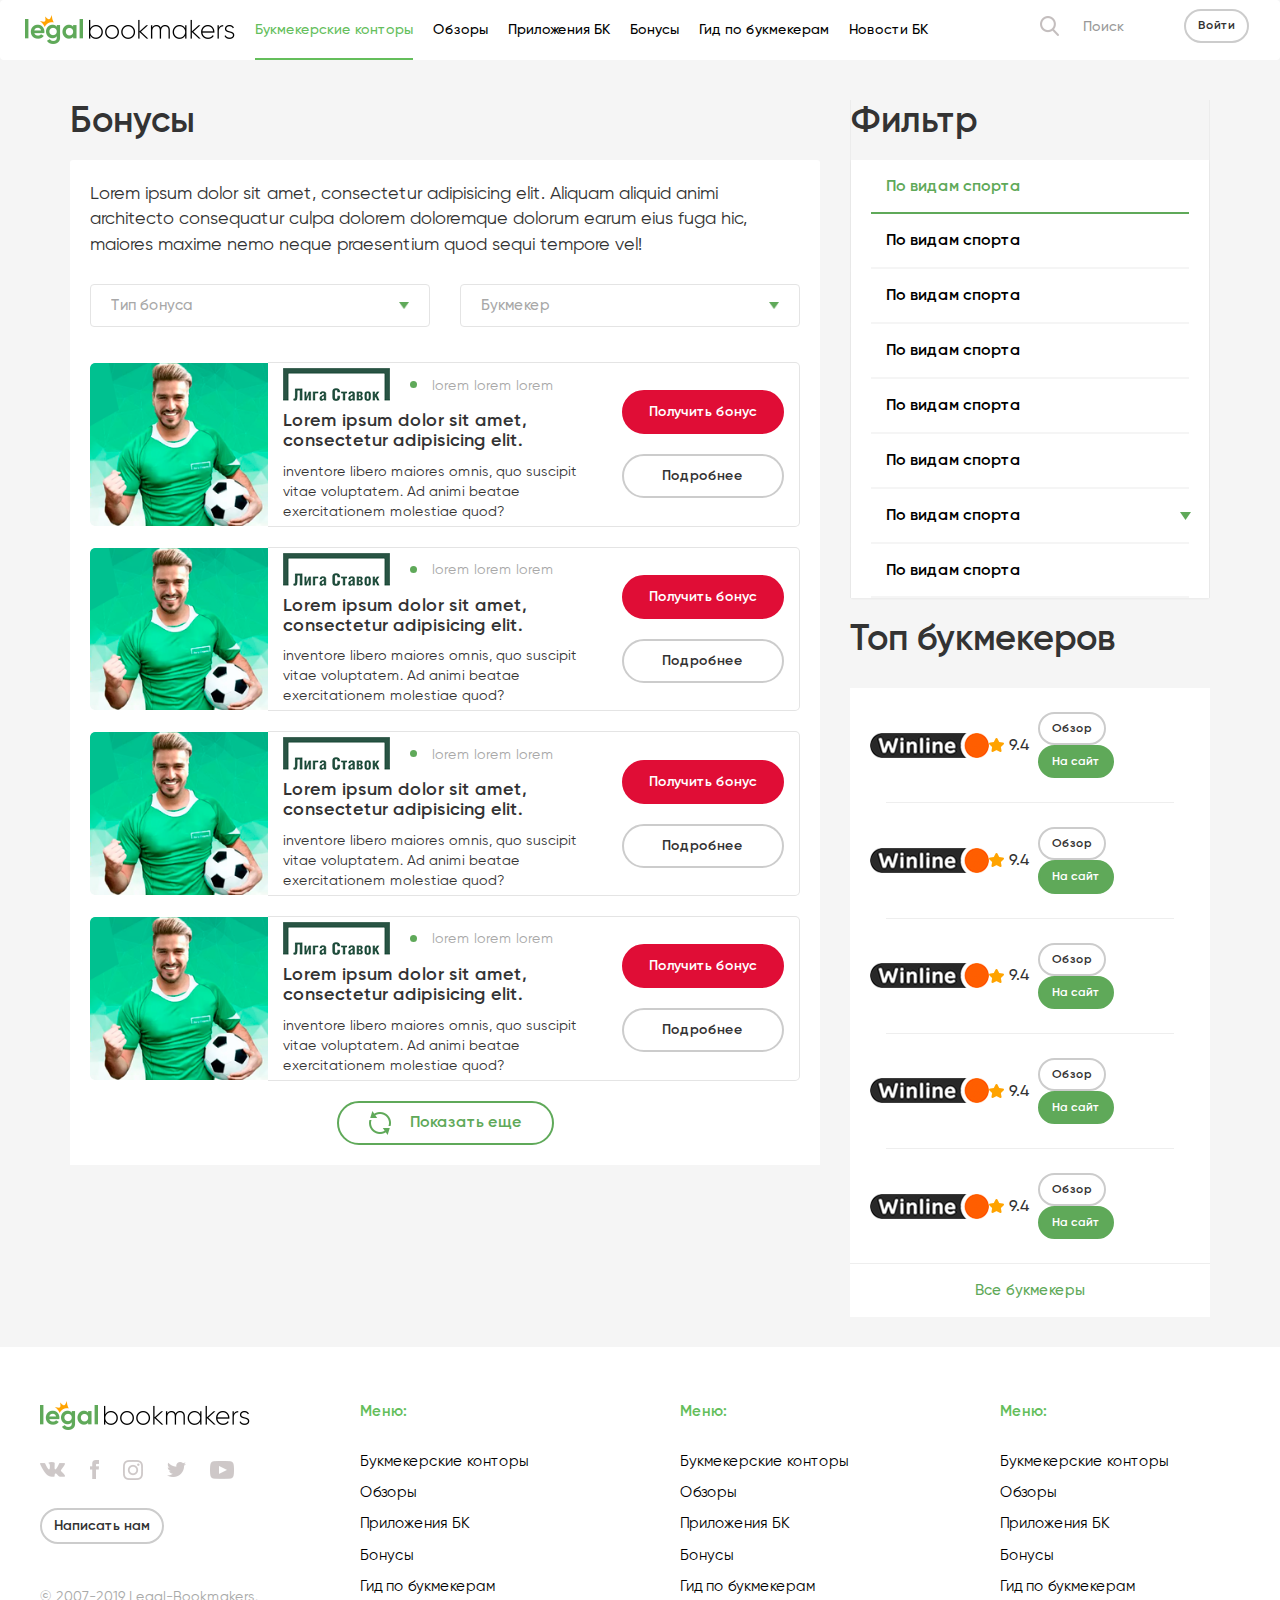
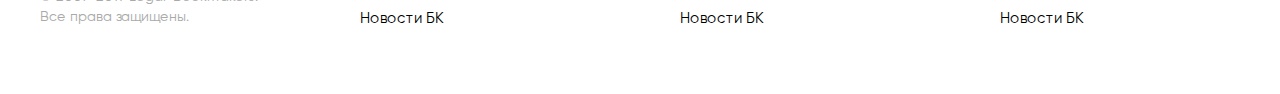
==== commit d3c2a71b: "new bonus page final" ====
--- a/bonus.html
+++ b/bonus.html
@@ -342,7 +342,7 @@
                             <div class="panel">
                                 <div class="panel-heading">
                                     <a href="#" class="collapsed">
-                                        <div class="panel-title">
+                                        <div class="panel-title panel-active">
                                             По видам спорта
                                         </div>
                                     </a>
@@ -398,7 +398,6 @@
                                     <a class="collapsed" role="button" data-toggle="collapse" data-parent="#accordion"
                                        rel="nofollow" href="#mobileThree" aria-expanded="false"
                                        aria-controls="collapseThree">
-
                                         <div class="panel-title">
                                             По видам спорта
                                         </div>
@@ -470,11 +469,11 @@
                             </div>
                             <div class="panel">
                                 <div class="panel-heading">
-                                    <div class="panel-title">
-                                        <a href="#" class="collapsed">
-                                            По видам спорта
-                                        </a>
-                                    </div>
+                                    <a href="#" class="collapsed">
+                                        <div class="panel-title">
+                                            По видам спорта
+                                        </div>
+                                    </a>
                                 </div>
                             </div>
                         </div>
--- a/css/custom.css
+++ b/css/custom.css
@@ -1257,14 +1257,47 @@
     font-size: 15px;
 }
 
+.panel-group {
+    margin: 0;
+    border-right: 1px solid #ececec;
+    border-left: 1px solid #ececec;
+}
+
+.panel-active {
+    border-bottom-color:#5FA959 !important;
+    color: #5FA959 !important;
+}
+
 .panel-group .panel {
+    border: 0;
+    border-radius: 0 ;
+}
+
+.panel-group .panel-heading {
+    padding: 0 20px;
+}
+
+.panel-group .panel-title {
+    font-weight: 600;
+    font-style: normal;
+    padding: 15px;
     background-color: #fff;
+    border-radius: 0px;
+
+}
+
+.panel-group .panel .panel-title{
     border-bottom: 2px solid #f5f5f5;
-    border-radius: 0px;
-}
-
-.panel-group .panel:hover, .panel-group .panel:focus, .panel-group .panel:active {
-    border-bottom: 2px solid #5FA959;
+}
+
+
+.panel-group .panel .panel-title:hover,
+.panel-group .panel .panel-title:focus,
+.panel-group .panel .panel-title:active,
+#mobileThree .panel-group .panel .panel-title:hover,
+#mobileThree .panel-group .panel .panel-title:focus,
+#mobileThree .panel-group .panel .panel-title:active {
+    border-bottom-color:#5FA959;
     color: #5FA959 !important;
 }
 
@@ -1280,12 +1313,24 @@
 .panel-group>.panel-drop>.panel-heading .panel-title:after {
     content: url(../icons/select-bar-down-icon.png);
     position: relative;
-    right: -170px;
-}
+    right: -155px;
+}
+
 .panel-body {
     padding: 0;
 }
 
+.panel-group .panel-heading+.panel-collapse>.list-group, .panel-group .panel-heading+.panel-collapse>.panel-body {
+    border-top: 0;
+}
+
+#mobileThree .panel-group .panel, #mobileThree .panel-group .panel .panel-title {
+    background-color: rgb(245, 245, 245);
+}
+
+#mobileThree .panel-group .panel .panel-title {
+    border-bottom: 2px solid #ddd;
+}
 
 /*START MEDIA*/
 
@@ -1350,7 +1395,7 @@
     }
 
     .bonus-for-reg-content {
-        padding: 23px 15px;
+        padding: 19px 15px;
     }
 
 }
@@ -1636,7 +1681,7 @@
     }
 }
 
-@media screen and (min-width: 991px) {
+@media screen and (min-width: 992px) {
 
     .bonus-for-reg-content .bonus-for-reg-content-buttons div {
         padding: 0;
@@ -1650,9 +1695,11 @@
         margin: 10px 0 19px 0;
     }
 
-}
-
-@media screen and (min-width: 991px) and (max-width: 1200px) {
+
+
+}
+
+@media screen and (min-width: 992px) and (max-width: 1200px) {
     .bookmaker-box-bonus-page .bookmaker-box-content-bonus-page {
         padding: 14px 10px;
     }
@@ -1676,6 +1723,14 @@
 
     .main-box .bookmaker-box .bookmaker-box-content_mobile .leave-feedback-button-bonus {
         padding: 3px 0 3px 13%;
+    }
+
+    .panel-group>.panel-drop>.panel-heading .panel-title:after {
+        right: -90px;
+    }
+
+    .bonus-for-reg-image.col-md-3 {
+        width: 29%;
     }
 
 }
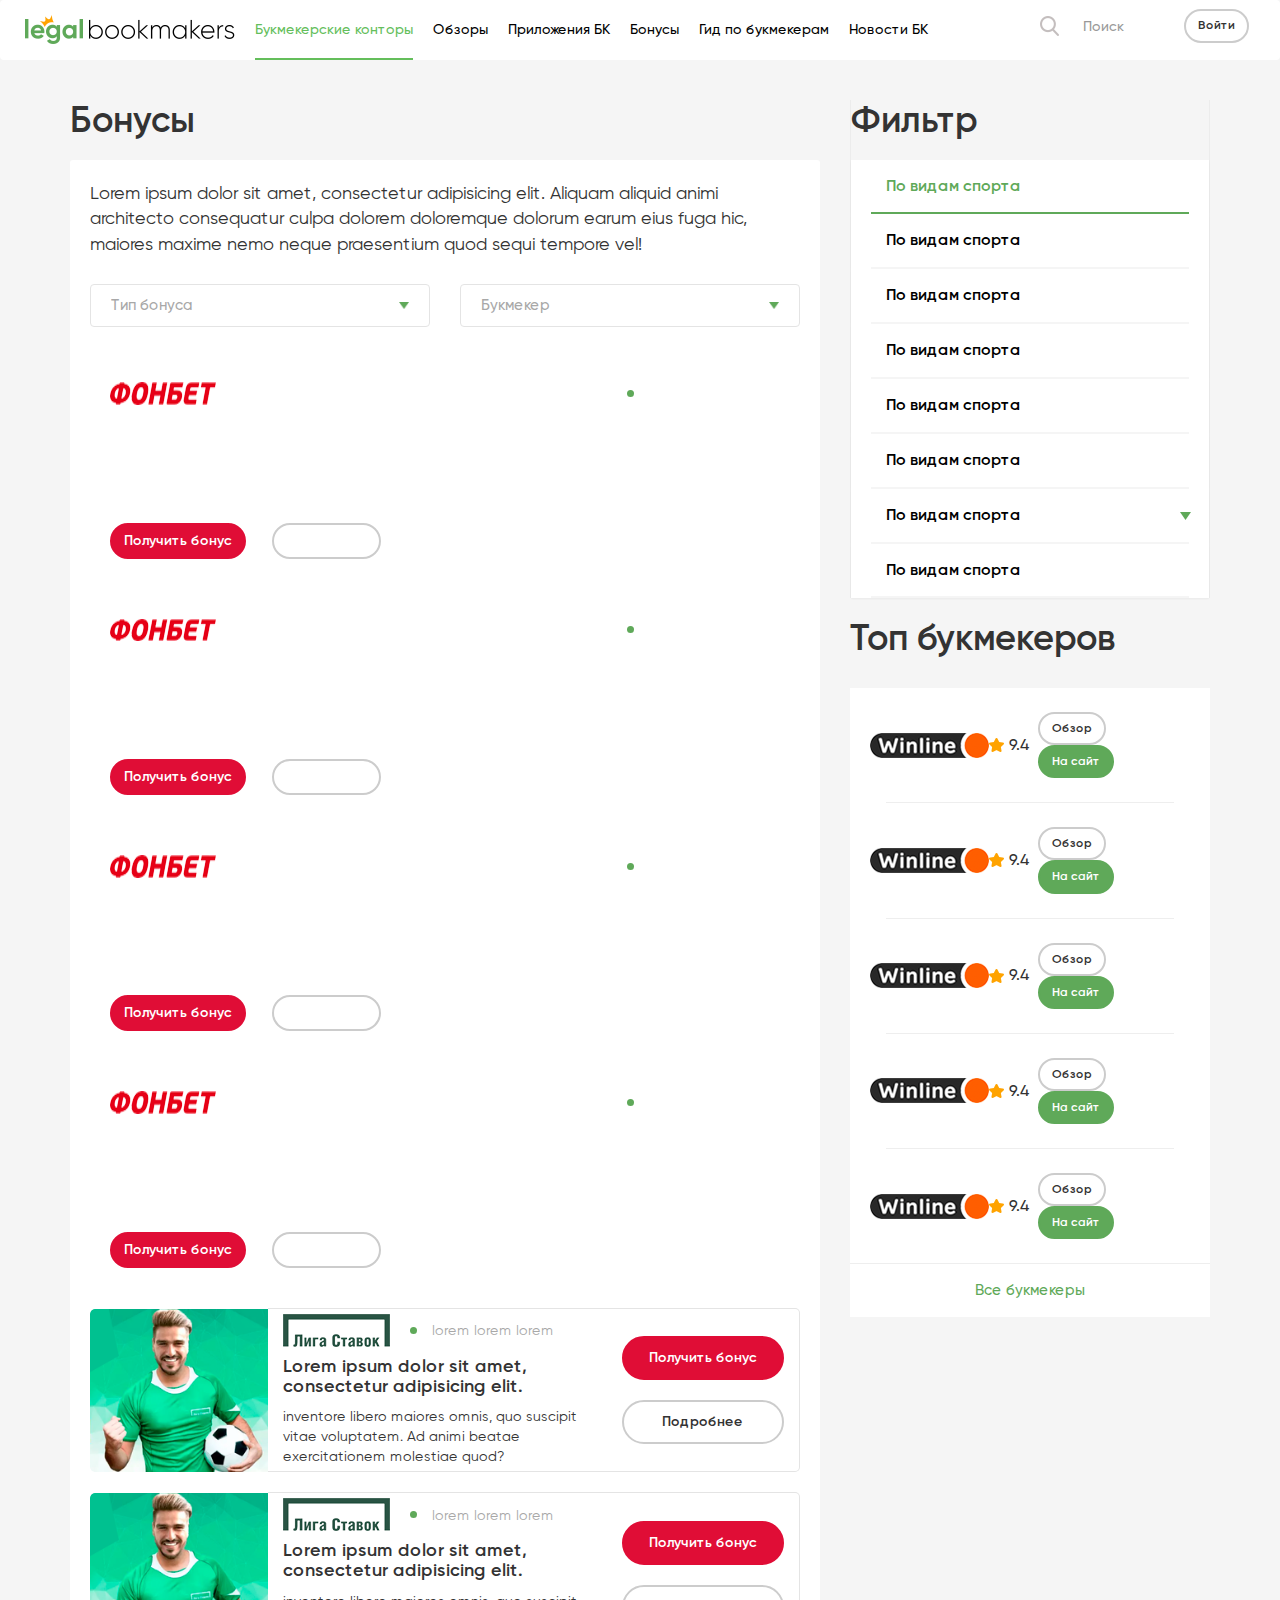
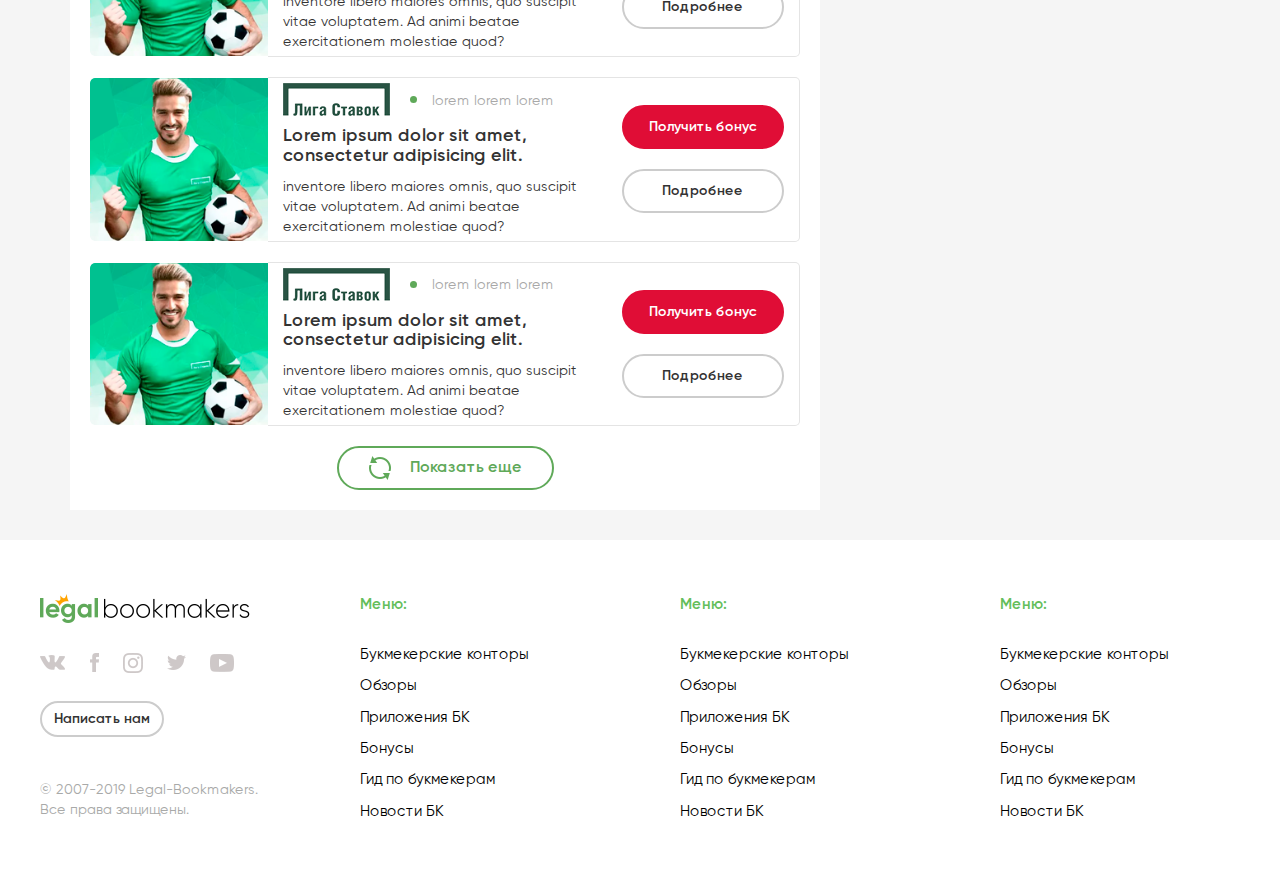
==== commit 83294e49: "added banners in bonus" ====
--- a/bonus.html
+++ b/bonus.html
@@ -104,7 +104,130 @@
                                     </div>
                                 </div>
 
-
+                                <div class="bonus-for-reg-v-2" style="background-image: url('https://tinyjpg.com/images/social/website.jpg')">
+                                    <div class="bonus-for-reg-v-2-header">
+                                        <img src="images/logos/fonbet.png" alt="">
+                                        <div class="bonus-for-reg-top-text">
+                                            <span class="dot"></span>
+                                            <p>lorem lorem lorem</p>
+                                        </div>
+                                    </div>
+                                    <div class="bonus-for-reg-v-2-body">
+                                        <h5>ЭКСКЛЮЗИВ! Бонус до 8000 рублей за регистрацию от БК «1x ставка»</h5>
+                                        <p class="hidden-xs">Букмекерская контора «Париматч» предлагает приветственный бонус для новых клиентов в размере 100% от первого депозита до 10 000 рублей.  </p>
+                                    </div>
+                                    <div class="bonus-for-reg-v-2-footer row">
+                                        <div class="buttons-left col-xs-12 col-sm-6 col-md-6 col-lg-6 offset-xs-6 offset-sm-6 offset-md-6 offset-lg-6">
+                                            <div class="left-button">
+                                                <a href="#"
+                                                   class="btn btn-default button dark-pink-btn col-xs-12 col-sm-6 col-md-12 col-lg-12"
+                                                   role="button">
+                                                    Получить бонус
+                                                </a>
+                                            </div>
+                                            <div class="right-button">
+                                                <a href="#"
+                                                   class="btn btn-default button pink-border-btn hidden-xs col-sm-6 col-md-12 col-lg-12"
+                                                   role="button">
+                                                    Подробнее
+                                                </a>
+                                            </div>
+                                        </div>
+                                    </div>
+                                </div>
+                                <div class="bonus-for-reg-v-2" style="background-image: url('https://dok7xy59qfw9h.cloudfront.net/112/326/392/1280003013-1rraehr-94jtr643hqogh6k/original/image.jpg')">
+                                    <div class="bonus-for-reg-v-2-header">
+                                        <img src="images/logos/fonbet.png" alt="">
+                                        <div class="bonus-for-reg-top-text">
+                                            <span class="dot"></span>
+                                            <p>lorem lorem lorem</p>
+                                        </div>
+                                    </div>
+                                    <div class="bonus-for-reg-v-2-body">
+                                        <h5>ЭКСКЛЮЗИВ! Бонус до 8000 рублей за регистрацию от БК «1x ставка»</h5>
+                                        <p class="hidden-xs">Букмекерская контора «Париматч» предлагает приветственный бонус для новых клиентов в размере 100% от первого депозита до 10 000 рублей.  </p>
+                                    </div>
+                                    <div class="bonus-for-reg-v-2-footer row">
+                                        <div class="buttons-left col-xs-12 col-sm-6 col-md-6 col-lg-6 offset-xs-6 offset-sm-6 offset-md-6 offset-lg-6">
+                                            <div class="left-button">
+                                                <a href="#"
+                                                   class="btn btn-default button dark-pink-btn col-xs-12 col-sm-6 col-md-12 col-lg-12"
+                                                   role="button">
+                                                    Получить бонус
+                                                </a>
+                                            </div>
+                                            <div class="right-button">
+                                                <a href="#"
+                                                   class="btn btn-default button pink-border-btn hidden-xs col-sm-6 col-md-12 col-lg-12"
+                                                   role="button">
+                                                    Подробнее
+                                                </a>
+                                            </div>
+                                        </div>
+                                    </div>
+                                </div>
+                                <div class="bonus-for-reg-v-2" style="background-image: url('https://ivi.am/files/images/items/5/5509v6bea154a.jpg')">
+                                    <div class="bonus-for-reg-v-2-header">
+                                        <img src="images/logos/fonbet.png" alt="">
+                                        <div class="bonus-for-reg-top-text">
+                                            <span class="dot"></span>
+                                            <p>lorem lorem lorem</p>
+                                        </div>
+                                    </div>
+                                    <div class="bonus-for-reg-v-2-body">
+                                        <h5>ЭКСКЛЮЗИВ! Бонус до 8000 рублей за регистрацию от БК «1x ставка»</h5>
+                                        <p class="hidden-xs">Букмекерская контора «Париматч» предлагает приветственный бонус для новых клиентов в размере 100% от первого депозита до 10 000 рублей.  </p>
+                                    </div>
+                                    <div class="bonus-for-reg-v-2-footer row">
+                                        <div class="buttons-left col-xs-12 col-sm-6 col-md-6 col-lg-6 offset-xs-6 offset-sm-6 offset-md-6 offset-lg-6">
+                                            <div class="left-button">
+                                                <a href="#"
+                                                   class="btn btn-default button dark-pink-btn col-xs-12 col-sm-6 col-md-12 col-lg-12"
+                                                   role="button">
+                                                    Получить бонус
+                                                </a>
+                                            </div>
+                                            <div class="right-button">
+                                                <a href="#"
+                                                   class="btn btn-default button pink-border-btn hidden-xs col-sm-6 col-md-12 col-lg-12"
+                                                   role="button">
+                                                    Подробнее
+                                                </a>
+                                            </div>
+                                        </div>
+                                    </div>
+                                </div>
+                                <div class="bonus-for-reg-v-2" style="background-image: url('http://8383.do.am/_ph/1/2/907082085.jpg?1536366417')">
+                                    <div class="bonus-for-reg-v-2-header">
+                                        <img src="images/logos/fonbet.png" alt="">
+                                        <div class="bonus-for-reg-top-text">
+                                            <span class="dot"></span>
+                                            <p>lorem lorem lorem</p>
+                                        </div>
+                                    </div>
+                                    <div class="bonus-for-reg-v-2-body">
+                                        <h5>ЭКСКЛЮЗИВ! Бонус до 8000 рублей за регистрацию от БК «1x ставка»</h5>
+                                        <p class="hidden-xs">Букмекерская контора «Париматч» предлагает приветственный бонус для новых клиентов в размере 100% от первого депозита до 10 000 рублей.  </p>
+                                    </div>
+                                    <div class="bonus-for-reg-v-2-footer row">
+                                        <div class="buttons-left col-xs-12 col-sm-6 col-md-6 col-lg-6 offset-xs-6 offset-sm-6 offset-md-6 offset-lg-6">
+                                            <div class="left-button">
+                                                <a href="#"
+                                                   class="btn btn-default button dark-pink-btn col-xs-12 col-sm-6 col-md-12 col-lg-12"
+                                                   role="button">
+                                                    Получить бонус
+                                                </a>
+                                            </div>
+                                            <div class="right-button">
+                                                <a href="#"
+                                                   class="btn btn-default button pink-border-btn hidden-xs col-sm-6 col-md-12 col-lg-12"
+                                                   role="button">
+                                                    Подробнее
+                                                </a>
+                                            </div>
+                                        </div>
+                                    </div>
+                                </div>
                                 <div class="bonus-for-reg">
                                     <div class="container-fluid">
                                         <div class="row">
@@ -142,7 +265,7 @@
                                                         </div>
                                                         <div class="col-xs-12 col-sm-6 col-md-12 col-lg-12">
                                                             <a href="#"
-                                                               class="btn btn-default button hidden-xs col-sm-6 col-md-12 col-lg-12"
+                                                               class="btn btn-default button pink-border-btn hidden-xs col-sm-6 col-md-12 col-lg-12"
                                                                role="button">
                                                                 Подробнее
                                                             </a>
@@ -152,9 +275,6 @@
                                             </div>
                                         </div>
 
-
-                                    </div>
-                                    <div class="bonus-for-reg-mobile">
 
                                     </div>
 
@@ -196,7 +316,7 @@
                                                         </div>
                                                         <div class="col-xs-12 col-sm-6 col-md-12 col-lg-12">
                                                             <a href="#"
-                                                               class="btn btn-default button hidden-xs col-sm-6 col-md-12 col-lg-12"
+                                                               class="btn btn-default button pink-border-btn hidden-xs col-sm-6 col-md-12 col-lg-12"
                                                                role="button">
                                                                 Подробнее
                                                             </a>
@@ -206,9 +326,6 @@
                                             </div>
                                         </div>
 
-
-                                    </div>
-                                    <div class="bonus-for-reg-mobile">
 
                                     </div>
 
@@ -250,7 +367,7 @@
                                                         </div>
                                                         <div class="col-xs-12 col-sm-6 col-md-12 col-lg-12">
                                                             <a href="#"
-                                                               class="btn btn-default button hidden-xs col-sm-6 col-md-12 col-lg-12"
+                                                               class="btn btn-default button pink-border-btn hidden-xs col-sm-6 col-md-12 col-lg-12"
                                                                role="button">
                                                                 Подробнее
                                                             </a>
@@ -260,9 +377,6 @@
                                             </div>
                                         </div>
 
-
-                                    </div>
-                                    <div class="bonus-for-reg-mobile">
 
                                     </div>
 
@@ -304,7 +418,7 @@
                                                         </div>
                                                         <div class="col-xs-12 col-sm-6 col-md-12 col-lg-12">
                                                             <a href="#"
-                                                               class="btn btn-default button hidden-xs col-sm-6 col-md-12 col-lg-12"
+                                                               class="btn btn-default button pink-border-btn hidden-xs col-sm-6 col-md-12 col-lg-12"
                                                                role="button">
                                                                 Подробнее
                                                             </a>
@@ -313,13 +427,7 @@
                                                 </div>
                                             </div>
                                         </div>
-
-
-                                    </div>
-                                    <div class="bonus-for-reg-mobile">
-
-                                    </div>
-
+                                    </div>
                                 </div>
 
                                 <div class="show-more-btn">
--- a/css/style.css
+++ b/css/style.css
@@ -312,9 +312,6 @@
     border-color: #e00d36 !important;
 }
 
-.pink-border-btn {
-    border-color: #e00d36 !important;
-}
 
 .pink-border-btn:hover, .pink-border-btn:active, .pink-border-btn:focus {
     border-color: #e00d36 !important;
--- a/css/custom.css
+++ b/css/custom.css
@@ -1197,7 +1197,7 @@
     color: #a8a8a8;
 }
 
-.bonus-for-reg .dot {
+.dot {
     height: 7px;
     width: 7px;
     background-color: #5FA959;
@@ -1232,8 +1232,62 @@
 }
 
 .bonus-for-reg-content-buttons a {
-    padding: 10px 12px;
+    padding: 10px 9px;
     width: 100%;
+}
+
+.bonus-for-reg-v-2 {
+    position: relative;
+    padding: 20px;
+    font-weight: normal;
+    font-style: normal;
+    border-radius: 5px;
+    margin-top: 20px;
+    background-size: cover;
+}
+
+.bonus-for-reg-v-2-body h5 {
+    font-size: 16px;
+    color: white;
+    font-weight: 600;
+}
+
+.bonus-for-reg-v-2-body p {
+    font-size: 14px;
+    color: white;
+}
+
+.bonus-for-reg-v-2-footer, .bonus-for-reg-v-2-body {
+    padding-top: 20px;
+}
+
+.bonus-for-reg-v-2-footer .left-button {
+    padding-left: 0;
+    padding-right: 26px;
+}
+
+.bonus-for-reg-v-2-footer .buttons-left a {
+    width: 100%;
+}
+
+.bonus-for-reg-v-2-footer .buttons-left {
+    display: flex;
+}
+
+.bonus-for-reg-v-2-footer .right-button a {
+    background-color: transparent;
+    color: white;
+}
+
+.bonus-for-reg-v-2-header {
+    display: flex;
+    justify-content: space-between;
+}
+
+.bonus-for-reg-v-2-header .bonus-for-reg-top-text {
+    display: flex;
+    align-items: center;
+    color: white;
 }
 
 .show-more-btn {
@@ -1264,13 +1318,13 @@
 }
 
 .panel-active {
-    border-bottom-color:#5FA959 !important;
+    border-bottom-color: #5FA959 !important;
     color: #5FA959 !important;
 }
 
 .panel-group .panel {
     border: 0;
-    border-radius: 0 ;
+    border-radius: 0;
 }
 
 .panel-group .panel-heading {
@@ -1286,10 +1340,9 @@
 
 }
 
-.panel-group .panel .panel-title{
+.panel-group .panel .panel-title {
     border-bottom: 2px solid #f5f5f5;
 }
-
 
 .panel-group .panel .panel-title:hover,
 .panel-group .panel .panel-title:focus,
@@ -1297,20 +1350,20 @@
 #mobileThree .panel-group .panel .panel-title:hover,
 #mobileThree .panel-group .panel .panel-title:focus,
 #mobileThree .panel-group .panel .panel-title:active {
-    border-bottom-color:#5FA959;
+    border-bottom-color: #5FA959;
     color: #5FA959 !important;
 }
 
-.panel-group .panel+.panel {
+.panel-group .panel + .panel {
     margin: 0;
 }
 
-.panel-heading  {
+.panel-heading {
     padding: 15px;
 
 }
 
-.panel-group>.panel-drop>.panel-heading .panel-title:after {
+.panel-group > .panel-drop > .panel-heading .panel-title:after {
     content: url(../icons/select-bar-down-icon.png);
     position: relative;
     right: -155px;
@@ -1320,7 +1373,7 @@
     padding: 0;
 }
 
-.panel-group .panel-heading+.panel-collapse>.list-group, .panel-group .panel-heading+.panel-collapse>.panel-body {
+.panel-group .panel-heading + .panel-collapse > .list-group, .panel-group .panel-heading + .panel-collapse > .panel-body {
     border-top: 0;
 }
 
@@ -1635,7 +1688,7 @@
         padding: 10px 20px 20px 20px;
     }
 
-    .bonus-for-reg-content .bonus-for-reg-content-buttons div{
+    .bonus-for-reg-content .bonus-for-reg-content-buttons div {
         padding: 0;
     }
 
@@ -1671,6 +1724,29 @@
 
 }
 
+@media screen and (max-width: 768px) {
+    .bonus-for-reg-v-2-footer .left-button {
+        display: block;
+        margin: 0 auto;
+    }
+
+    .bonus-for-reg-v-2-header {
+        display: block;
+    }
+
+    .bonus-for-reg-v-2-header .bonus-for-reg-top-text {
+        padding-top: 10px;
+    }
+
+    .bonus-for-reg-v-2-body {
+        padding: 0;
+    }
+
+    .bonus-for-reg-v-2-footer .left-button {
+        padding: 0;
+    }
+}
+
 @media screen and (min-width: 768px) {
     .download-applications .d-app {
         border-radius: 0;
@@ -1695,8 +1771,6 @@
         margin: 10px 0 19px 0;
     }
 
-
-
 }
 
 @media screen and (min-width: 992px) and (max-width: 1200px) {
@@ -1725,7 +1799,7 @@
         padding: 3px 0 3px 13%;
     }
 
-    .panel-group>.panel-drop>.panel-heading .panel-title:after {
+    .panel-group > .panel-drop > .panel-heading .panel-title:after {
         right: -90px;
     }
 
